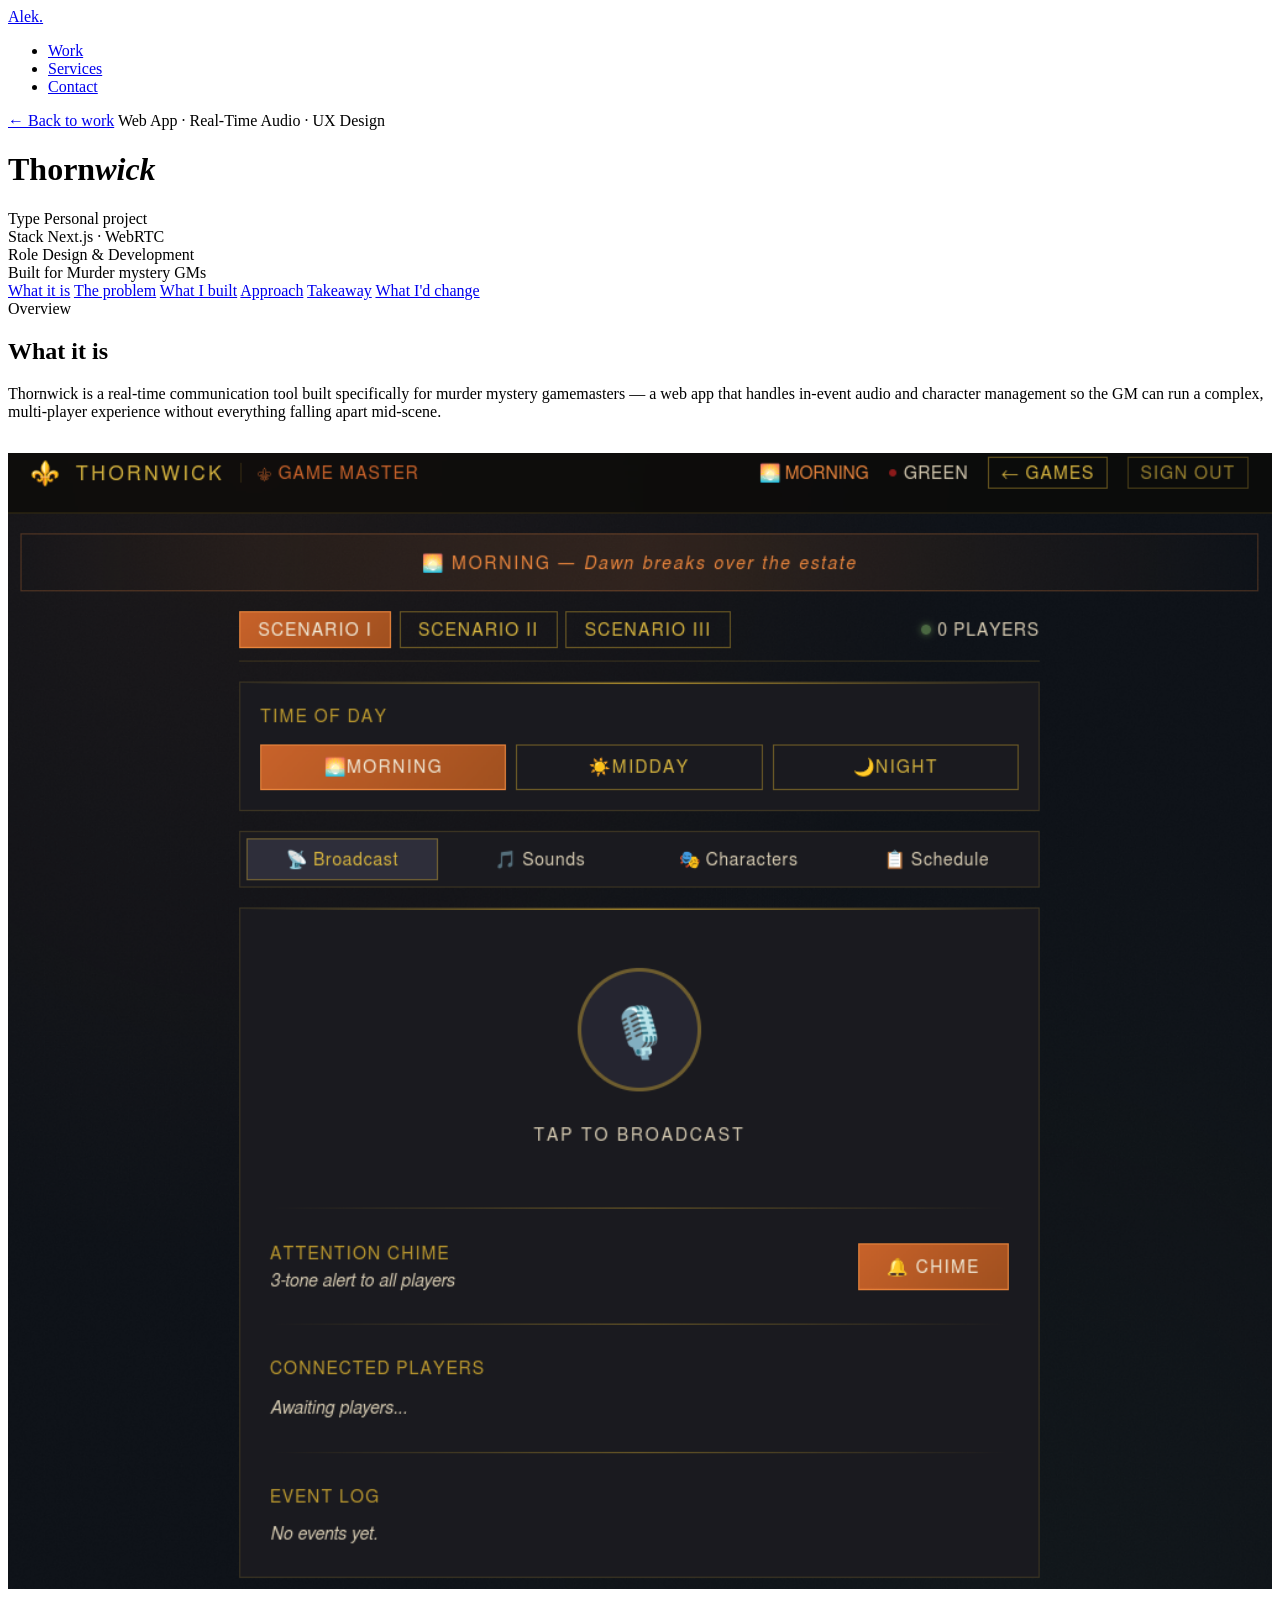
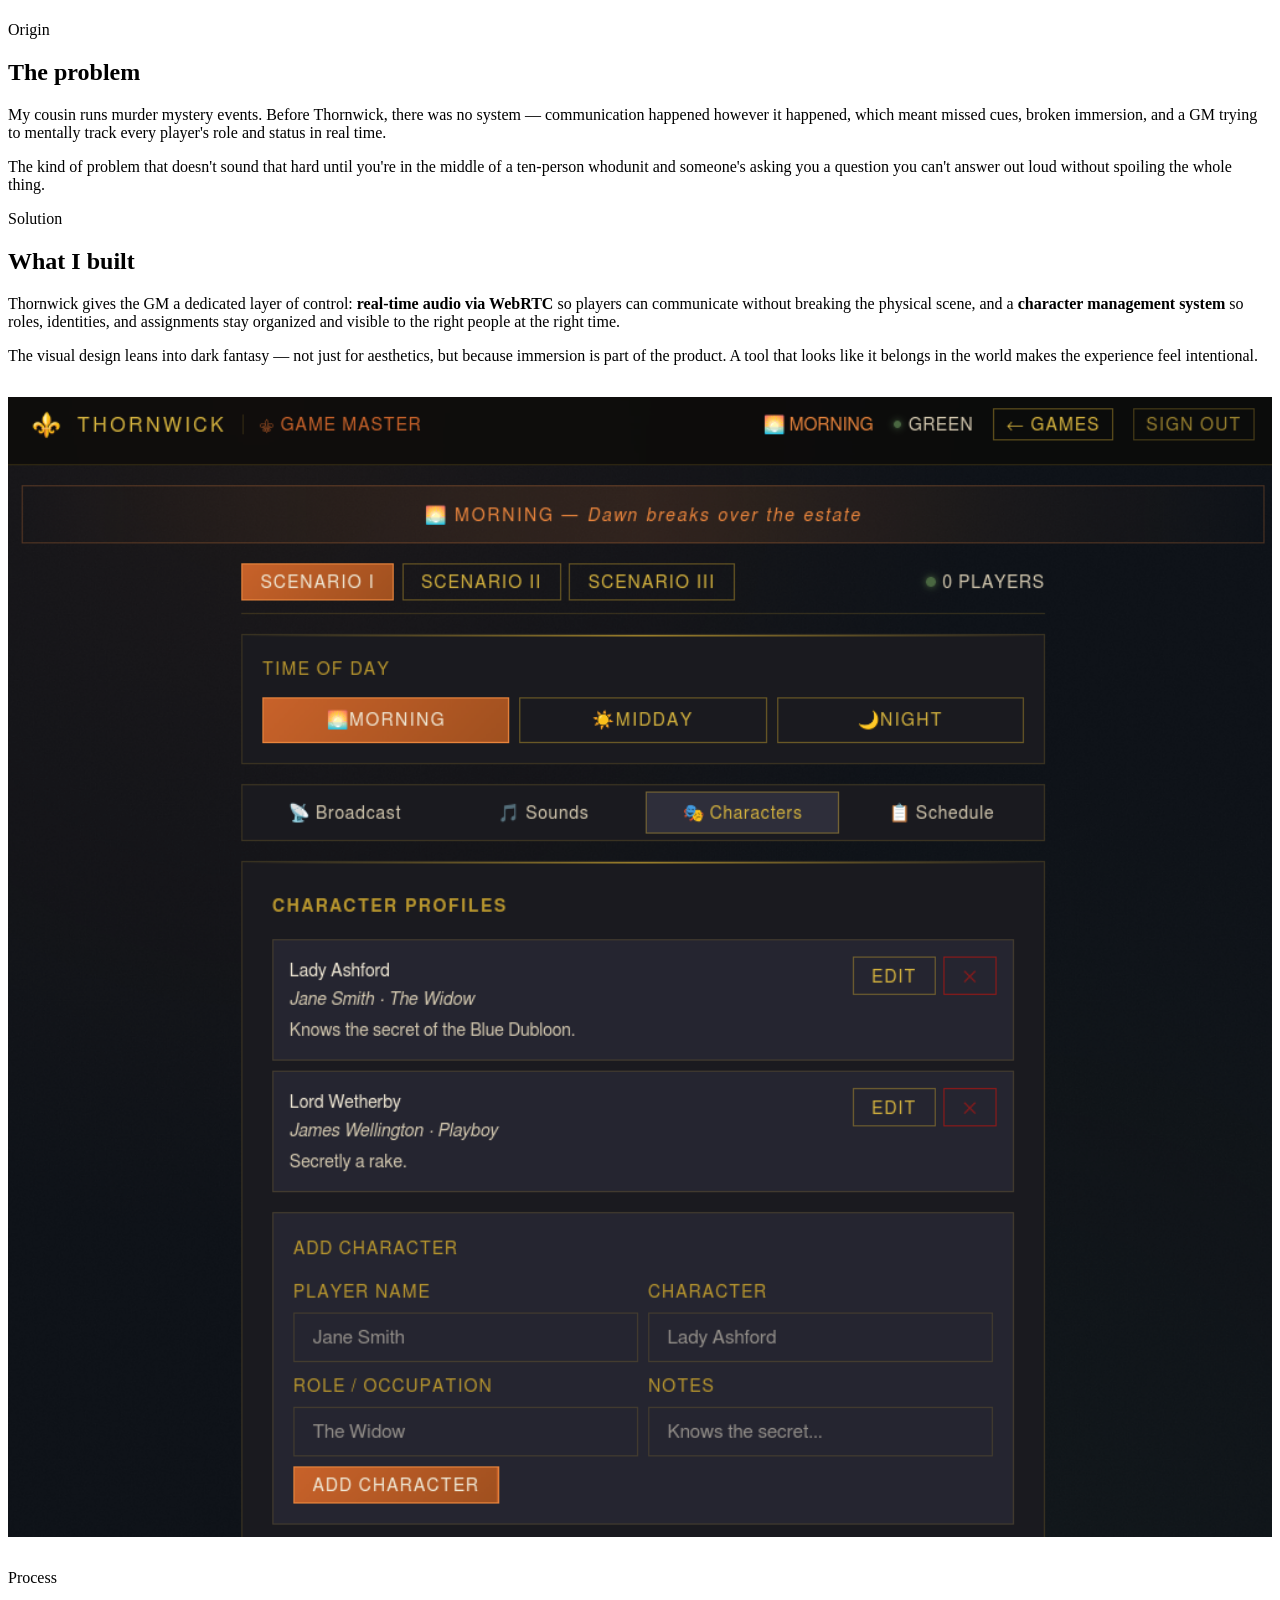
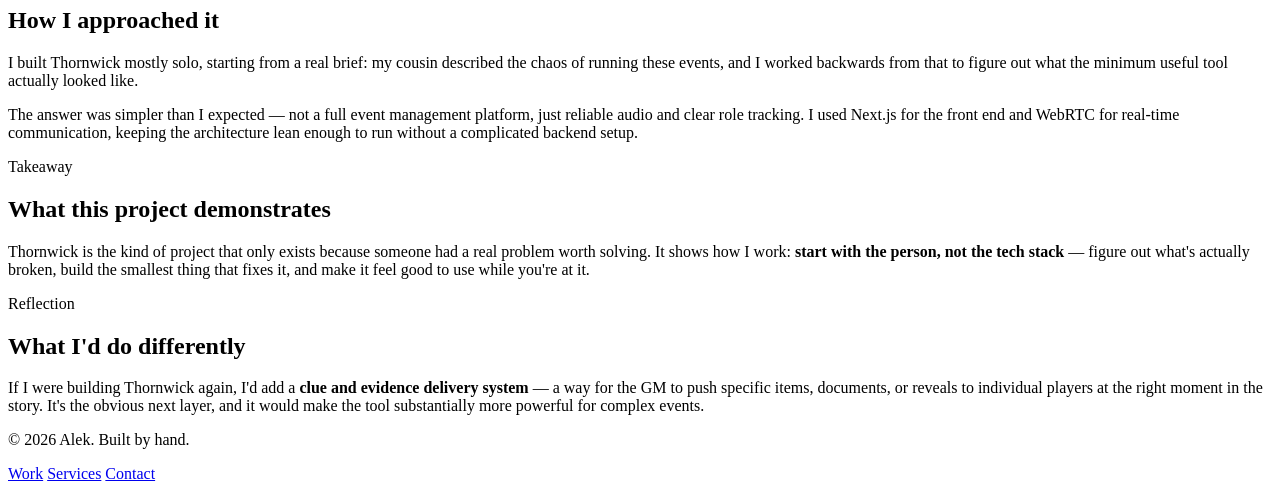
==== thornwick.html @ e69c02df "Initial portfolio launch" ====
<!DOCTYPE html>
<html lang="en">
<head>
  <meta charset="UTF-8">
  <meta name="viewport" content="width=device-width, initial-scale=1.0">
  <title>Thornwick — Alek</title>
  <meta name="description" content="A real-time communication tool built for murder mystery gamemasters.">
  <link rel="stylesheet" href="style.css">
</head>
<body>

  <div class="cursor" id="cursor"></div>
  <div class="cursor-ring" id="cursor-ring"></div>

  <nav id="nav">
    <a href="index.html" class="nav-logo">Alek<span>.</span></a>
    <ul class="nav-links">
      <li><a href="index.html#work">Work</a></li>
      <li><a href="index.html#services">Services</a></li>
      <li><a href="index.html#contact">Contact</a></li>
    </ul>
  </nav>

  <!-- Case Study Hero -->
  <div class="case-hero">
    <div class="case-hero-inner">
      <a href="index.html" class="case-back">← Back to work</a>
      <span class="case-tag">Web App · Real-Time Audio · UX Design</span>
      <h1 class="case-title">Thorn<em>wick</em></h1>
      <div class="case-meta">
        <div class="case-meta-item">
          <span class="case-meta-label">Type</span>
          <span class="case-meta-value">Personal project</span>
        </div>
        <div class="case-meta-item">
          <span class="case-meta-label">Stack</span>
          <span class="case-meta-value">Next.js · WebRTC</span>
        </div>
        <div class="case-meta-item">
          <span class="case-meta-label">Role</span>
          <span class="case-meta-value">Design & Development</span>
        </div>
        <div class="case-meta-item">
          <span class="case-meta-label">Built for</span>
          <span class="case-meta-value">Murder mystery GMs</span>
        </div>
      </div>
    </div>
  </div>

  <!-- Case Study Body -->
  <div class="case-body">
    <nav class="case-nav">
      <a href="#what" class="case-nav-item active">What it is</a>
      <a href="#problem" class="case-nav-item">The problem</a>
      <a href="#built" class="case-nav-item">What I built</a>
      <a href="#approach" class="case-nav-item">Approach</a>
      <a href="#demonstrates" class="case-nav-item">Takeaway</a>
      <a href="#differently" class="case-nav-item">What I'd change</a>
    </nav>

    <div class="case-content">

      <div class="case-section" id="what">
        <span class="case-section-label">Overview</span>
        <h2>What it is</h2>
        <p>Thornwick is a real-time communication tool built specifically for murder mystery gamemasters — a web app that handles in-event audio and character management so the GM can run a complex, multi-player experience without everything falling apart mid-scene.</p>
        <img src="thornwick-1.png" alt="Thornwick GM interface" 
  style="width:100%; border: 1px solid var(--border); display:block; margin: 32px 0;">
      </div>

      <div class="case-section" id="problem">
        <span class="case-section-label">Origin</span>
        <h2>The problem</h2>
        <p>My cousin runs murder mystery events. Before Thornwick, there was no system — communication happened however it happened, which meant missed cues, broken immersion, and a GM trying to mentally track every player's role and status in real time.</p>
        <p>The kind of problem that doesn't sound that hard until you're in the middle of a ten-person whodunit and someone's asking you a question you can't answer out loud without spoiling the whole thing.</p>
      </div>

      <div class="case-section" id="built">
        <span class="case-section-label">Solution</span>
        <h2>What I built</h2>
        <p>Thornwick gives the GM a dedicated layer of control: <strong>real-time audio via WebRTC</strong> so players can communicate without breaking the physical scene, and a <strong>character management system</strong> so roles, identities, and assignments stay organized and visible to the right people at the right time.</p>
        <p>The visual design leans into dark fantasy — not just for aesthetics, but because immersion is part of the product. A tool that looks like it belongs in the world makes the experience feel intentional.</p>
        <img src="thornwick-2.png" alt="Thornwick — Character management view" 
  style="width:100%; border: 1px solid var(--border); display:block; margin: 32px 0;">
      </div>

      <div class="case-section" id="approach">
        <span class="case-section-label">Process</span>
        <h2>How I approached it</h2>
        <p>I built Thornwick mostly solo, starting from a real brief: my cousin described the chaos of running these events, and I worked backwards from that to figure out what the minimum useful tool actually looked like.</p>
        <p>The answer was simpler than I expected — not a full event management platform, just reliable audio and clear role tracking. I used Next.js for the front end and WebRTC for real-time communication, keeping the architecture lean enough to run without a complicated backend setup.</p>
      </div>

      <div class="case-section" id="demonstrates">
        <span class="case-section-label">Takeaway</span>
        <h2>What this project demonstrates</h2>
        <p>Thornwick is the kind of project that only exists because someone had a real problem worth solving. It shows how I work: <strong>start with the person, not the tech stack</strong> — figure out what's actually broken, build the smallest thing that fixes it, and make it feel good to use while you're at it.</p>
      </div>

      <div class="case-section" id="differently">
        <span class="case-section-label">Reflection</span>
        <h2>What I'd do differently</h2>
        <p>If I were building Thornwick again, I'd add a <strong>clue and evidence delivery system</strong> — a way for the GM to push specific items, documents, or reveals to individual players at the right moment in the story. It's the obvious next layer, and it would make the tool substantially more powerful for complex events.</p>
      </div>

    </div>
  </div>

  <!-- Footer -->
  <footer>
    <p class="footer-copy">© 2026 Alek. Built by hand.</p>
    <div class="footer-links">
      <a href="index.html#work">Work</a>
      <a href="index.html#services">Services</a>
      <a href="index.html#contact">Contact</a>
    </div>
  </footer>

  <script>
    const cursor = document.getElementById('cursor');
    const ring = document.getElementById('cursor-ring');
    let mx = 0, my = 0, rx = 0, ry = 0;

    document.addEventListener('mousemove', e => {
      mx = e.clientX; my = e.clientY;
      cursor.style.left = mx + 'px';
      cursor.style.top = my + 'px';
    });

    (function animateRing() {
      rx += (mx - rx) * 0.12;
      ry += (my - ry) * 0.12;
      ring.style.left = rx + 'px';
      ring.style.top = ry + 'px';
      requestAnimationFrame(animateRing);
    })();

    const nav = document.getElementById('nav');
    window.addEventListener('scroll', () => {
      nav.classList.toggle('scrolled', window.scrollY > 60);
    });

    // Active nav item on scroll
    const sections = document.querySelectorAll('.case-section');
    const navItems = document.querySelectorAll('.case-nav-item');

    window.addEventListener('scroll', () => {
      let current = '';
      sections.forEach(s => {
        if (window.scrollY >= s.offsetTop - 160) current = s.id;
      });
      navItems.forEach(item => {
        item.classList.toggle('active', item.getAttribute('href') === '#' + current);
      });
    });
  </script>
</body>
</html>
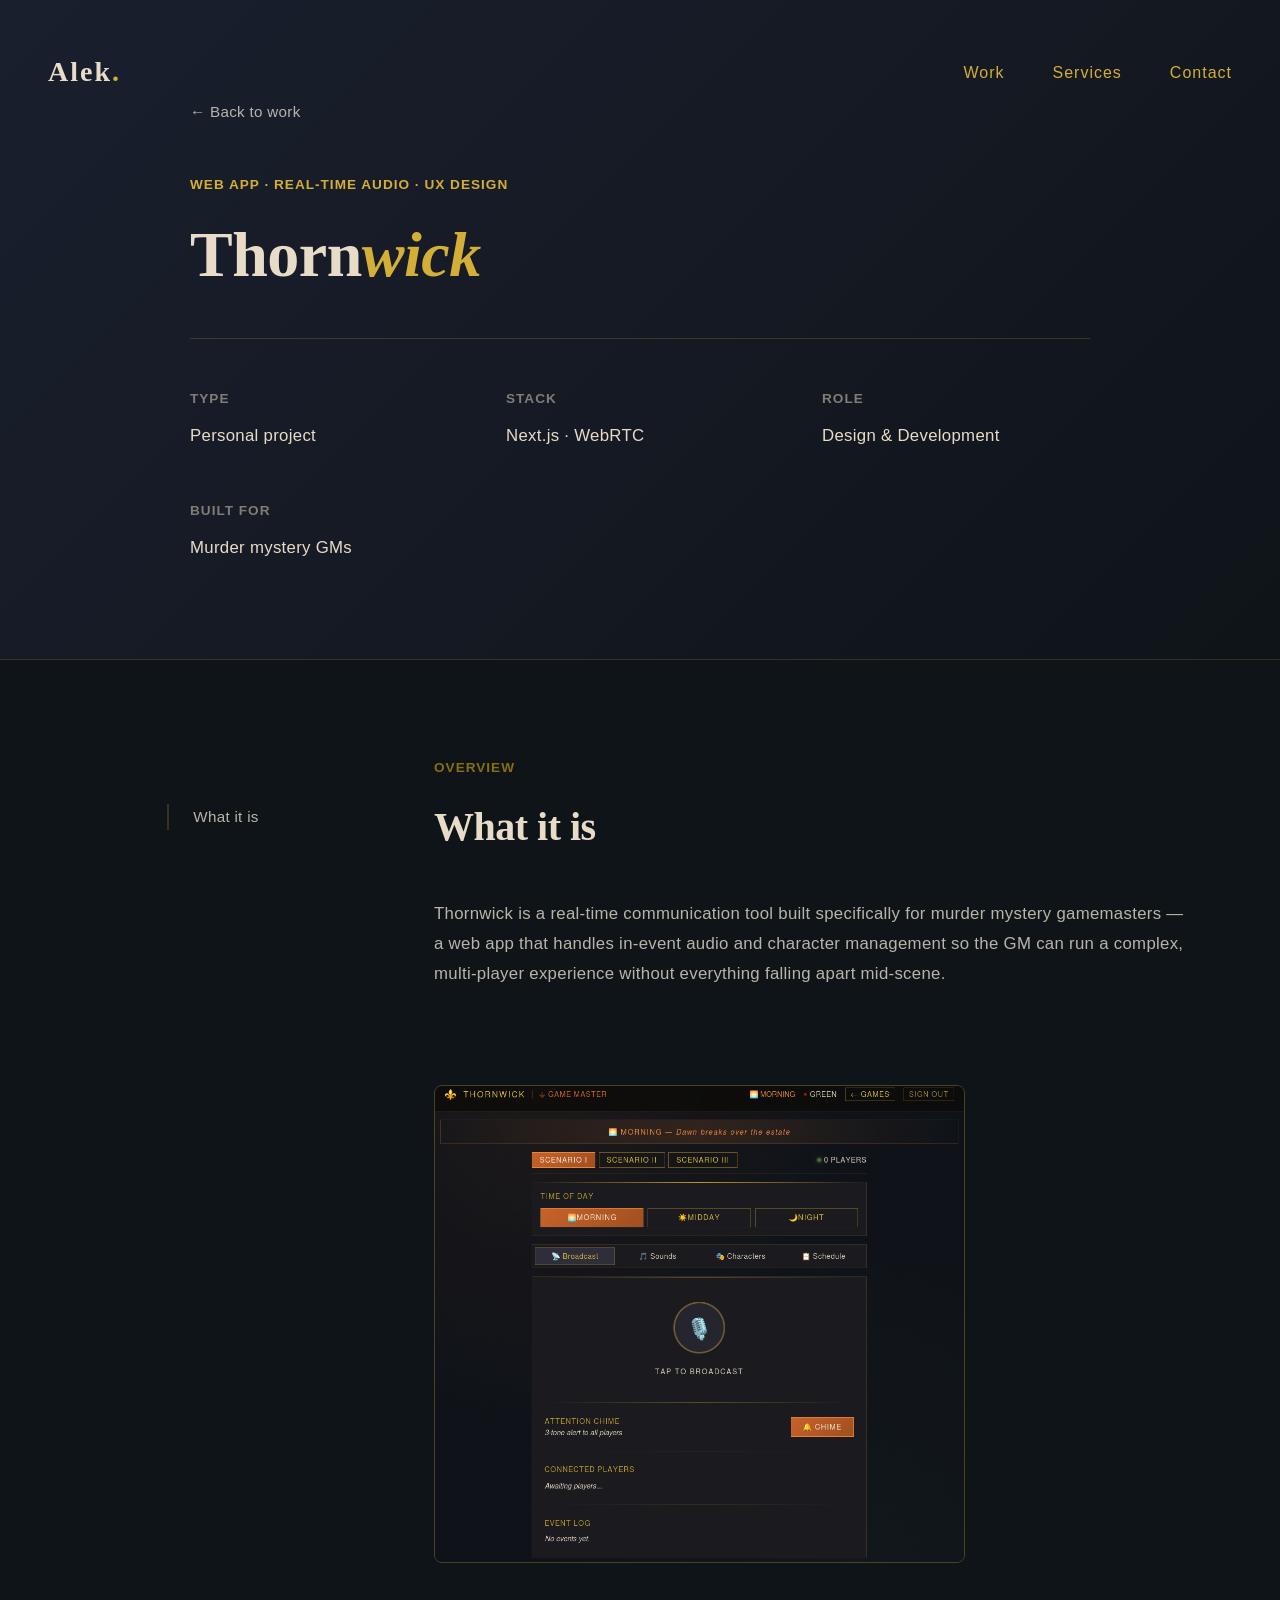
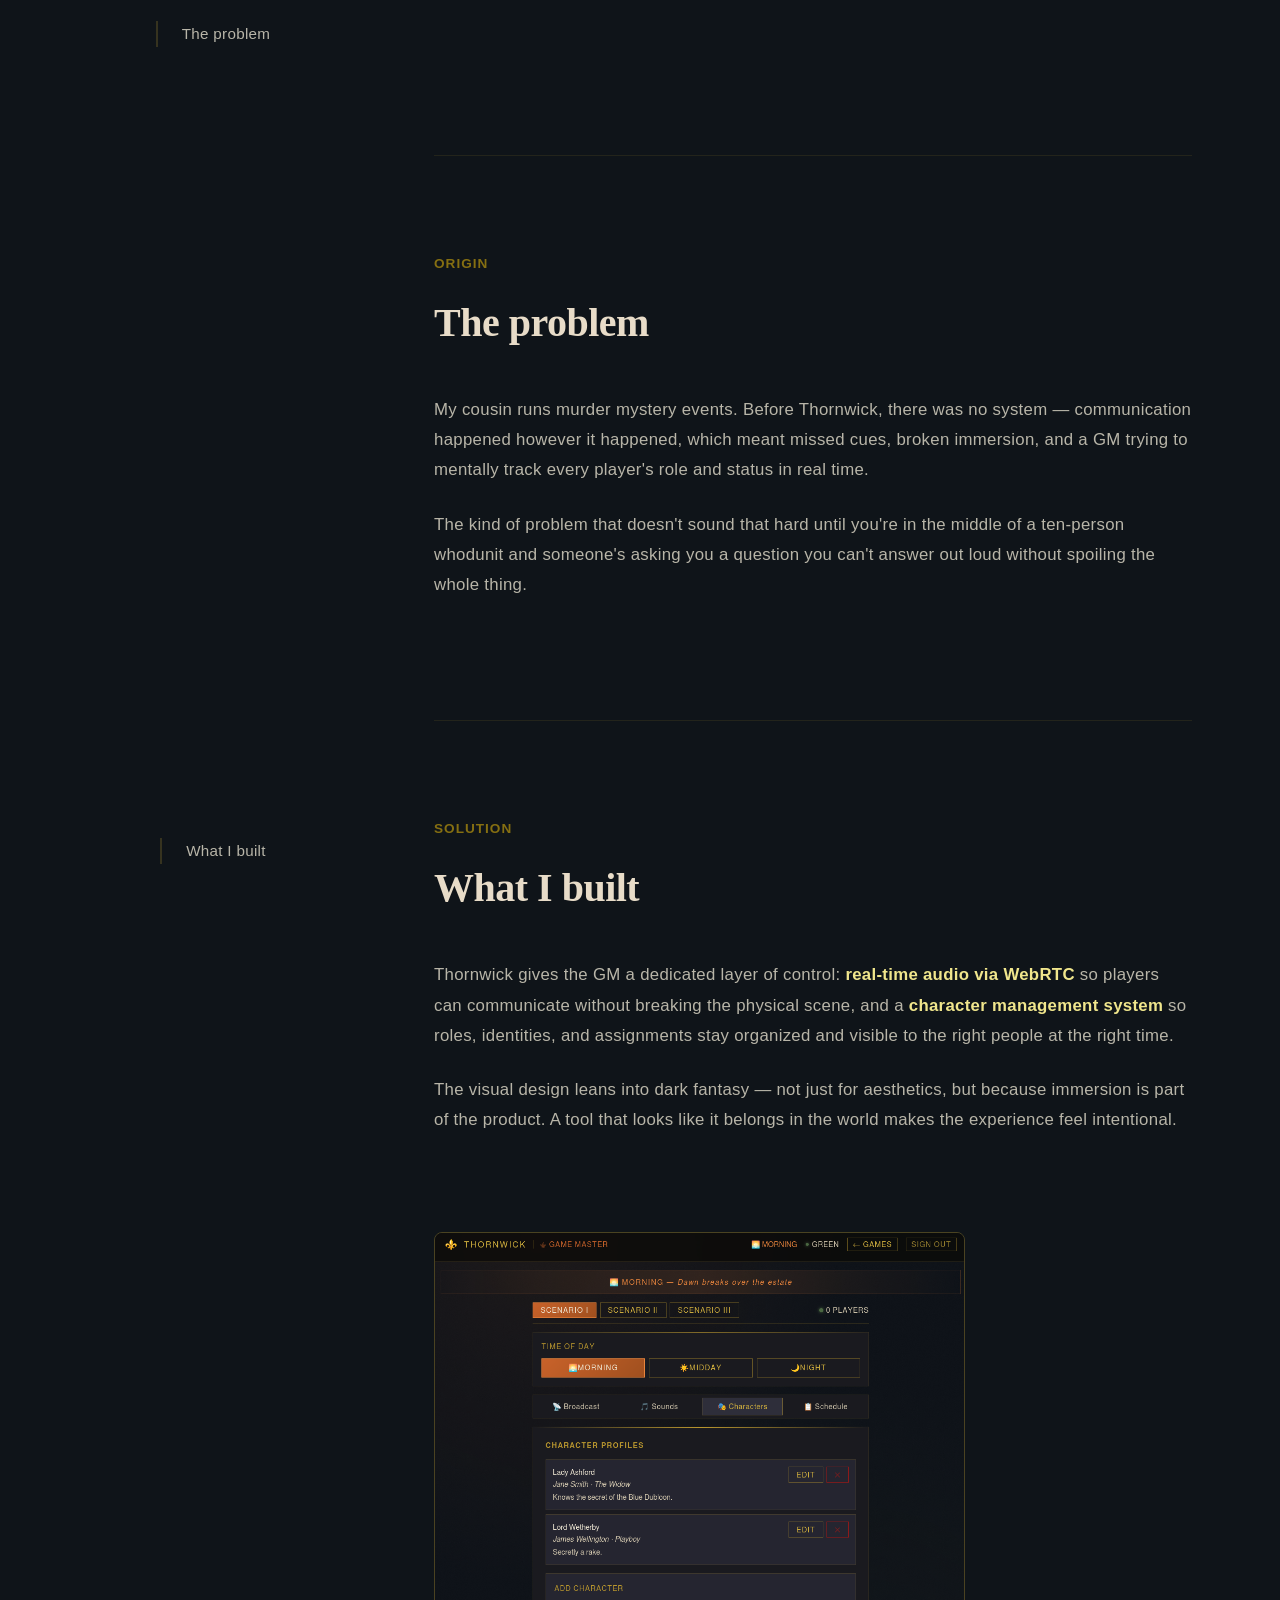
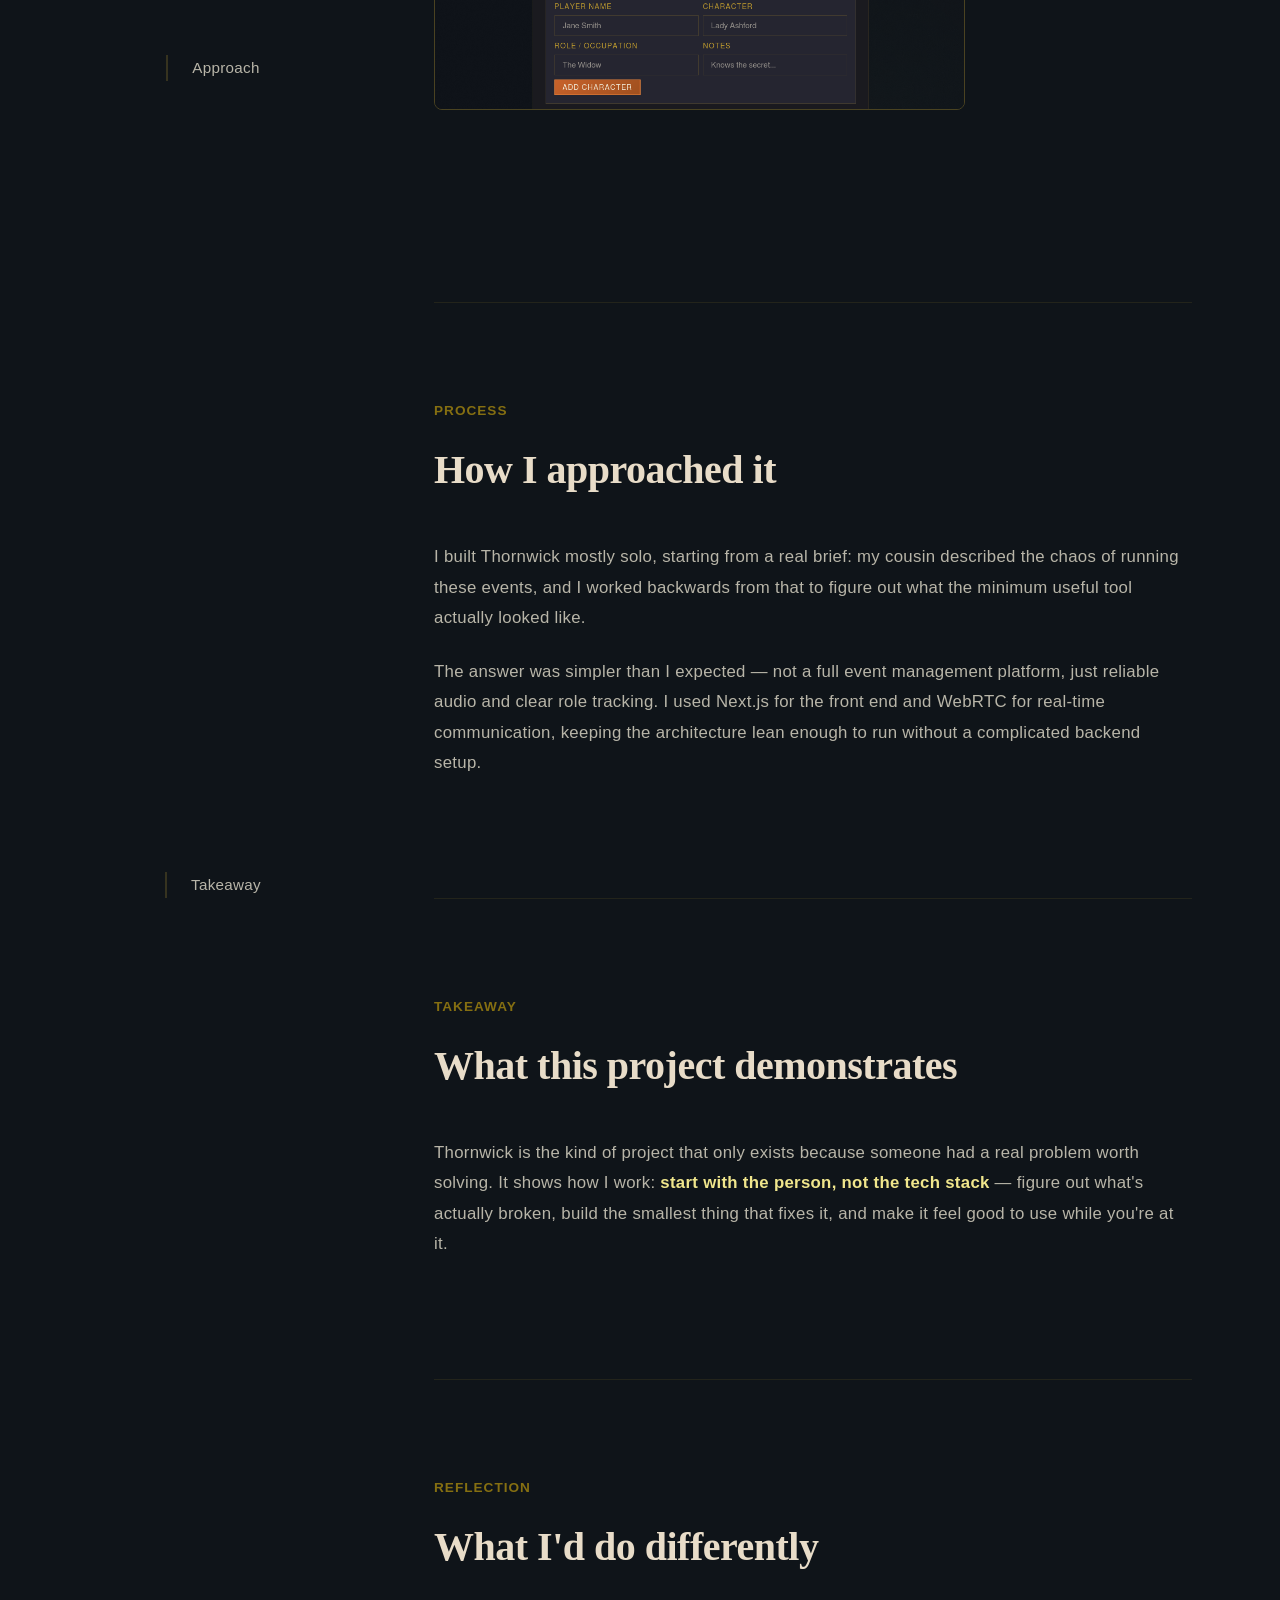
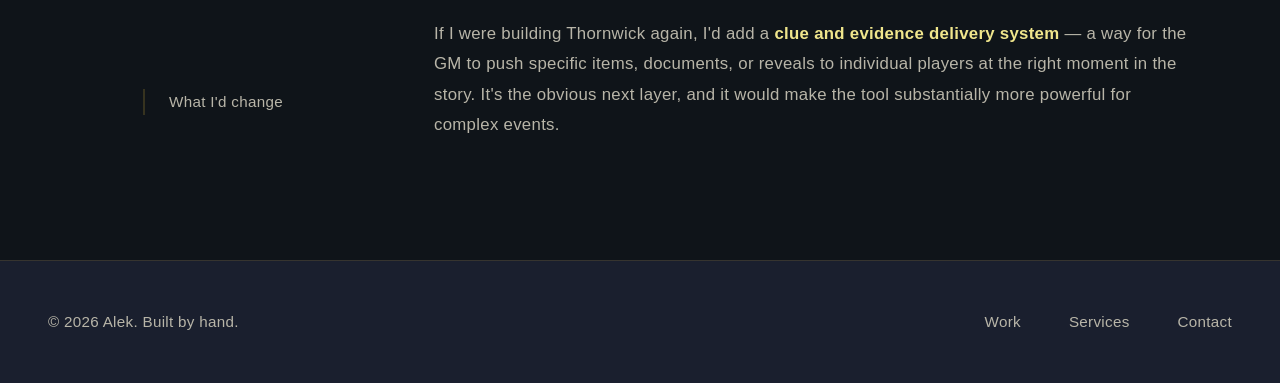
==== commit 22c96793: "updated styling on thornwick.html and timeblock.html" ====
--- a/thornwick.html
+++ b/thornwick.html
@@ -8,9 +8,6 @@
   <link rel="stylesheet" href="style.css">
 </head>
 <body>
-
-  <div class="cursor" id="cursor"></div>
-  <div class="cursor-ring" id="cursor-ring"></div>
 
   <nav id="nav">
     <a href="index.html" class="nav-logo">Alek<span>.</span></a>
@@ -65,8 +62,7 @@
         <span class="case-section-label">Overview</span>
         <h2>What it is</h2>
         <p>Thornwick is a real-time communication tool built specifically for murder mystery gamemasters — a web app that handles in-event audio and character management so the GM can run a complex, multi-player experience without everything falling apart mid-scene.</p>
-        <img src="thornwick-1.png" alt="Thornwick GM interface" 
-  style="width:100%; border: 1px solid var(--border); display:block; margin: 32px 0;">
+        <img src="thornwick-1.png" alt="Thornwick GM interface" class="case-image">
       </div>
 
       <div class="case-section" id="problem">
@@ -81,8 +77,7 @@
         <h2>What I built</h2>
         <p>Thornwick gives the GM a dedicated layer of control: <strong>real-time audio via WebRTC</strong> so players can communicate without breaking the physical scene, and a <strong>character management system</strong> so roles, identities, and assignments stay organized and visible to the right people at the right time.</p>
         <p>The visual design leans into dark fantasy — not just for aesthetics, but because immersion is part of the product. A tool that looks like it belongs in the world makes the experience feel intentional.</p>
-        <img src="thornwick-2.png" alt="Thornwick — Character management view" 
-  style="width:100%; border: 1px solid var(--border); display:block; margin: 32px 0;">
+        <img src="thornwick-2.png" alt="Thornwick — Character management view" class="case-image">
       </div>
 
       <div class="case-section" id="approach">
@@ -118,24 +113,6 @@
   </footer>
 
   <script>
-    const cursor = document.getElementById('cursor');
-    const ring = document.getElementById('cursor-ring');
-    let mx = 0, my = 0, rx = 0, ry = 0;
-
-    document.addEventListener('mousemove', e => {
-      mx = e.clientX; my = e.clientY;
-      cursor.style.left = mx + 'px';
-      cursor.style.top = my + 'px';
-    });
-
-    (function animateRing() {
-      rx += (mx - rx) * 0.12;
-      ry += (my - ry) * 0.12;
-      ring.style.left = rx + 'px';
-      ring.style.top = ry + 'px';
-      requestAnimationFrame(animateRing);
-    })();
-
     const nav = document.getElementById('nav');
     window.addEventListener('scroll', () => {
       nav.classList.toggle('scrolled', window.scrollY > 60);
--- a/style.css
+++ b/style.css
@@ -0,0 +1,943 @@
+/* Dark Academia Theme with Gold Accents */
+
+:root {
+  /* Dark Academia Color Palette */
+  --bg-primary: #0f1419;      /* Deep navy/charcoal */
+  --bg-secondary: #1a1f2e;    /* Slightly lighter for contrast */
+  --bg-tertiary: #252d3d;     /* For cards and sections */
+  --bg-hover: #2f3a4f;        /* Hover states */
+  
+  /* Text Colors */
+  --text-primary: #e8dcc8;    /* Off-white/cream for primary text */
+  --text-secondary: #b8b5a8;  /* Muted for secondary text */
+  --text-dim: #7f7d76;        /* Very muted for metadata */
+  
+  /* Gold/Yellow Accents */
+  --accent-gold: #d4af37;     /* Classic gold */
+  --accent-light: #f0e68c;    /* Light gold/yellow */
+  --accent-dark: #b8960f;     /* Darker gold for depth */
+  
+  /* Typography */
+  --font-base: 18px;
+  --font-serif: 'Georgia', 'Garamond', 'Cambria', serif;
+  --font-sans: 'System UI', -apple-system, 'Segoe UI', sans-serif;
+  
+  /* Spacing */
+  --spacing-xs: 6px;
+  --spacing-sm: 12px;
+  --spacing-md: 24px;
+  --spacing-lg: 48px;
+  --spacing-xl: 96px;
+}
+
+* {
+  margin: 0;
+  padding: 0;
+  box-sizing: border-box;
+}
+
+html {
+  scroll-behavior: smooth;
+}
+
+body {
+  background-color: var(--bg-primary);
+  color: var(--text-primary);
+  font-family: var(--font-sans);
+  font-size: var(--font-base);
+  line-height: 1.7;
+  letter-spacing: 0.3px;
+  overflow-x: hidden;
+}
+
+/* ===== TYPOGRAPHY ===== */
+h1, h2, h3, h4, h5, h6 {
+  font-family: var(--font-serif);
+  font-weight: 700;
+  letter-spacing: -0.5px;
+}
+
+h1 {
+  font-size: 4.5rem;
+  line-height: 1.15;
+  margin-bottom: var(--spacing-md);
+}
+
+h2 {
+  font-size: 3.5rem;
+  line-height: 1.2;
+  margin-bottom: var(--spacing-md);
+}
+
+h3 {
+  font-size: 1.75rem;
+  margin-bottom: var(--spacing-sm);
+}
+
+h4 {
+  font-size: 1.25rem;
+}
+
+p {
+  margin-bottom: var(--spacing-md);
+}
+
+em {
+  color: var(--accent-gold);
+  font-style: italic;
+  font-weight: 600;
+}
+
+strong {
+  color: var(--accent-light);
+  font-weight: 600;
+}
+
+a {
+  color: var(--accent-gold);
+  text-decoration: none;
+  transition: all 0.3s ease;
+  position: relative;
+}
+
+a:hover {
+  color: var(--accent-light);
+  text-shadow: 0 0 20px rgba(212, 175, 55, 0.3);
+}
+
+/* ===== NAVIGATION ===== */
+nav {
+  position: fixed;
+  top: 0;
+  left: 0;
+  right: 0;
+  z-index: 1000;
+  padding: var(--spacing-lg) var(--spacing-lg);
+  display: flex;
+  justify-content: space-between;
+  align-items: center;
+  background: transparent;
+  transition: all 0.4s ease;
+  border-bottom: 1px solid transparent;
+}
+
+nav.scrolled {
+  background: rgba(15, 20, 25, 0.95);
+  backdrop-filter: blur(10px);
+  border-bottom: 1px solid rgba(212, 175, 55, 0.2);
+  padding: var(--spacing-md) var(--spacing-lg);
+}
+
+.nav-logo {
+  font-family: var(--font-serif);
+  font-size: 1.75rem;
+  font-weight: 700;
+  color: var(--text-primary);
+  letter-spacing: 2px;
+  transition: all 0.3s ease;
+}
+
+.nav-logo span {
+  color: var(--accent-gold);
+  display: inline;
+}
+
+.nav-logo:hover {
+  color: var(--accent-gold);
+  text-shadow: 0 0 15px rgba(212, 175, 55, 0.4);
+}
+
+.nav-links {
+  list-style: none;
+  display: flex;
+  gap: var(--spacing-lg);
+  align-items: center;
+}
+
+.nav-links a {
+  font-size: 1rem;
+  letter-spacing: 1px;
+  position: relative;
+  padding-bottom: 4px;
+}
+
+.nav-links a::after {
+  content: '';
+  position: absolute;
+  bottom: 0;
+  left: 0;
+  width: 0;
+  height: 2px;
+  background: var(--accent-gold);
+  transition: width 0.3s ease;
+}
+
+.nav-links a:hover::after {
+  width: 100%;
+}
+
+/* ===== HERO SECTION ===== */
+#hero {
+  position: relative;
+  min-height: 100vh;
+  display: flex;
+  flex-direction: column;
+  justify-content: center;
+  align-items: center;
+  padding: var(--spacing-xl) var(--spacing-lg);
+  text-align: center;
+  background: linear-gradient(135deg, var(--bg-primary) 0%, var(--bg-secondary) 100%);
+  overflow: hidden;
+}
+
+.hero-grid {
+  position: absolute;
+  inset: 0;
+  opacity: 0.1;
+}
+
+.hero-grid-line {
+  position: absolute;
+  background: var(--accent-gold);
+}
+
+.hero-grid-line.v {
+  width: 1px;
+  height: 100%;
+}
+
+.hero-grid-line.h {
+  width: 100%;
+  height: 1px;
+}
+
+.hero-inner {
+  position: relative;
+  z-index: 2;
+  max-width: 900px;
+}
+
+.hero-eyebrow {
+  font-size: 0.95rem;
+  color: var(--text-secondary);
+  letter-spacing: 2px;
+  text-transform: uppercase;
+  margin-bottom: var(--spacing-md);
+  display: block;
+}
+
+.hero-name {
+  font-size: 5.5rem;
+  line-height: 1.1;
+  margin-bottom: var(--spacing-lg);
+  text-shadow: 0 20px 60px rgba(0, 0, 0, 0.7);
+}
+
+.hero-tagline {
+  font-size: 1.25rem;
+  color: var(--text-secondary);
+  max-width: 700px;
+  margin: 0 auto var(--spacing-lg);
+  line-height: 1.8;
+}
+
+.hero-cta {
+  display: inline-block;
+  padding: var(--spacing-md) var(--spacing-lg);
+  background: var(--accent-gold);
+  color: var(--bg-primary);
+  font-weight: 700;
+  border: 2px solid var(--accent-gold);
+  transition: all 0.3s ease;
+  letter-spacing: 1px;
+  font-size: 1.05rem;
+  text-shadow: none;
+  box-shadow: 0 8px 24px rgba(212, 175, 55, 0.3);
+}
+
+.hero-cta:hover {
+  background: transparent;
+  color: var(--accent-light);
+  box-shadow: 0 8px 32px rgba(212, 175, 55, 0.5);
+  transform: translateY(-2px);
+}
+
+.hero-scroll {
+  position: absolute;
+  bottom: var(--spacing-lg);
+  left: 50%;
+  transform: translateX(-50%);
+  color: var(--text-secondary);
+  font-size: 0.95rem;
+  letter-spacing: 1px;
+  animation: bounce 2s infinite;
+}
+
+@keyframes bounce {
+  0%, 100% { transform: translateX(-50%) translateY(0); }
+  50% { transform: translateX(-50%) translateY(-10px); }
+}
+
+/* ===== SECTIONS ===== */
+section {
+  padding: var(--spacing-xl) var(--spacing-lg);
+  max-width: 1400px;
+  margin: 0 auto;
+  width: 100%;
+}
+
+.section-header {
+  display: flex;
+  gap: var(--spacing-lg);
+  align-items: baseline;
+  margin-bottom: var(--spacing-xl);
+}
+
+.section-number {
+  font-size: 3rem;
+  font-family: var(--font-serif);
+  color: var(--accent-dark);
+  font-weight: 700;
+  opacity: 0.6;
+  min-width: 100px;
+}
+
+.section-title {
+  font-size: 3.5rem;
+  font-family: var(--font-serif);
+  color: var(--text-primary);
+}
+
+/* ===== WORK SECTION ===== */
+#work {
+  background: linear-gradient(180deg, var(--bg-secondary) 0%, var(--bg-primary) 100%);
+}
+
+.work-grid {
+  display: grid;
+  grid-template-columns: repeat(auto-fit, minmax(500px, 1fr));
+  gap: var(--spacing-lg);
+}
+
+.work-card {
+  display: flex;
+  flex-direction: column;
+  padding: var(--spacing-lg);
+  background: var(--bg-tertiary);
+  border: 1px solid rgba(212, 175, 55, 0.2);
+  border-radius: 8px;
+  transition: all 0.4s ease;
+  cursor: pointer;
+  position: relative;
+  overflow: hidden;
+}
+
+.work-card::before {
+  content: '';
+  position: absolute;
+  top: 0;
+  left: -100%;
+  width: 100%;
+  height: 100%;
+  background: linear-gradient(90deg, transparent, rgba(212, 175, 55, 0.1), transparent);
+  transition: left 0.5s ease;
+}
+
+.work-card:hover::before {
+  left: 100%;
+}
+
+.work-card:hover {
+  border-color: var(--accent-gold);
+  box-shadow: 0 20px 60px rgba(212, 175, 55, 0.15);
+  transform: translateY(-8px);
+  background: var(--bg-hover);
+}
+
+.work-card-tag {
+  font-size: 0.85rem;
+  color: var(--accent-gold);
+  letter-spacing: 1px;
+  text-transform: uppercase;
+  margin-bottom: var(--spacing-md);
+  display: block;
+  font-weight: 600;
+}
+
+.work-card-title {
+  font-size: 2rem;
+  font-family: var(--font-serif);
+  margin-bottom: var(--spacing-md);
+}
+
+.work-card-desc {
+  flex-grow: 1;
+  color: var(--text-secondary);
+  line-height: 1.8;
+  margin-bottom: var(--spacing-md);
+}
+
+.work-card-footer {
+  display: flex;
+  justify-content: space-between;
+  align-items: flex-end;
+  padding-top: var(--spacing-md);
+  border-top: 1px solid rgba(212, 175, 55, 0.15);
+}
+
+.work-card-stack {
+  display: flex;
+  flex-wrap: wrap;
+  gap: var(--spacing-sm);
+}
+
+.stack-tag {
+  font-size: 0.8rem;
+  padding: var(--spacing-xs) var(--spacing-sm);
+  background: rgba(212, 175, 55, 0.1);
+  color: var(--accent-light);
+  border-radius: 4px;
+  border: 1px solid rgba(212, 175, 55, 0.3);
+}
+
+.work-card-arrow {
+  font-size: 1.5rem;
+  color: var(--accent-gold);
+}
+
+/* ===== SERVICES SECTION ===== */
+#services {
+  background: var(--bg-primary);
+  border-top: 1px solid rgba(212, 175, 55, 0.15);
+}
+
+.services-grid {
+  display: grid;
+  grid-template-columns: repeat(auto-fit, minmax(400px, 1fr));
+  gap: var(--spacing-xl);
+}
+
+.service-group {
+  background: var(--bg-secondary);
+  padding: var(--spacing-lg);
+  border-left: 3px solid var(--accent-gold);
+  border-radius: 4px;
+}
+
+.service-group-label {
+  font-size: 1.1rem;
+  font-weight: 700;
+  color: var(--accent-gold);
+  margin-bottom: var(--spacing-lg);
+  letter-spacing: 1px;
+  display: block;
+}
+
+.service-item {
+  margin-bottom: var(--spacing-lg);
+  padding-bottom: var(--spacing-lg);
+  border-bottom: 1px solid rgba(212, 175, 55, 0.1);
+}
+
+.service-item-header {
+  display: flex;
+  justify-content: space-between;
+  align-items: baseline;
+  margin-bottom: var(--spacing-sm);
+}
+
+.service-item-name {
+  font-size: 1.15rem;
+  font-weight: 700;
+  color: var(--text-primary);
+}
+
+.service-item-price {
+  font-size: 1rem;
+  color: var(--accent-light);
+  font-weight: 600;
+}
+
+.service-item-desc {
+  color: var(--text-secondary);
+  line-height: 1.7;
+}
+
+/* ===== CONTACT SECTION ===== */
+#contact {
+  background: linear-gradient(180deg, var(--bg-primary) 0%, var(--bg-secondary) 100%);
+  border-top: 1px solid rgba(212, 175, 55, 0.15);
+}
+
+.contact-grid {
+  display: grid;
+  grid-template-columns: 1fr 1fr;
+  gap: var(--spacing-xl);
+  align-items: start;
+}
+
+.contact-intro {
+  font-size: 1.25rem;
+  color: var(--text-secondary);
+  line-height: 1.8;
+  margin-bottom: var(--spacing-lg);
+}
+
+.contact-link {
+  display: inline-block;
+  padding: var(--spacing-md) var(--spacing-lg);
+  background: var(--accent-gold);
+  color: var(--bg-primary);
+  font-weight: 700;
+  border-radius: 4px;
+  transition: all 0.3s ease;
+}
+
+.contact-link:hover {
+  background: var(--accent-light);
+  transform: translateX(4px);
+  box-shadow: 0 8px 24px rgba(212, 175, 55, 0.3);
+}
+
+.contact-form {
+  display: flex;
+  flex-direction: column;
+  gap: var(--spacing-lg);
+}
+
+.form-group {
+  display: flex;
+  flex-direction: column;
+}
+
+.form-label {
+  font-size: 0.95rem;
+  font-weight: 600;
+  color: var(--text-primary);
+  margin-bottom: var(--spacing-sm);
+  letter-spacing: 0.5px;
+}
+
+.form-input,
+.form-textarea {
+  background: var(--bg-tertiary);
+  border: 1px solid rgba(212, 175, 55, 0.2);
+  color: var(--text-primary);
+  padding: var(--spacing-md);
+  font-family: var(--font-sans);
+  font-size: 1rem;
+  border-radius: 4px;
+  transition: all 0.3s ease;
+  letter-spacing: 0.3px;
+}
+
+.form-input:focus,
+.form-textarea:focus {
+  outline: none;
+  border-color: var(--accent-gold);
+  box-shadow: 0 0 20px rgba(212, 175, 55, 0.2), inset 0 0 10px rgba(212, 175, 55, 0.05);
+  background: var(--bg-hover);
+}
+
+.form-textarea {
+  resize: vertical;
+  min-height: 150px;
+}
+
+.form-input::placeholder,
+.form-textarea::placeholder {
+  color: var(--text-dim);
+}
+
+.form-submit {
+  background: var(--accent-gold);
+  color: var(--bg-primary);
+  border: 2px solid var(--accent-gold);
+  padding: var(--spacing-md) var(--spacing-lg);
+  font-size: 1rem;
+  font-weight: 700;
+  border-radius: 4px;
+  cursor: pointer;
+  transition: all 0.3s ease;
+  letter-spacing: 1px;
+  font-family: var(--font-sans);
+  align-self: flex-start;
+}
+
+.form-submit:hover {
+  background: transparent;
+  color: var(--accent-light);
+  box-shadow: 0 8px 24px rgba(212, 175, 55, 0.3);
+  transform: translateY(-2px);
+}
+
+.form-submit:active {
+  transform: translateY(0);
+}
+
+/* ===== FOOTER ===== */
+footer {
+  background: var(--bg-secondary);
+  border-top: 1px solid rgba(212, 175, 55, 0.15);
+  padding: var(--spacing-lg);
+  display: flex;
+  justify-content: space-between;
+  align-items: center;
+  flex-wrap: wrap;
+  gap: var(--spacing-lg);
+}
+
+.footer-copy {
+  color: var(--text-secondary);
+  font-size: 0.95rem;
+  margin: 0;
+}
+
+.footer-links {
+  display: flex;
+  gap: var(--spacing-lg);
+  align-items: center;
+}
+
+.footer-links a {
+  font-size: 0.95rem;
+  color: var(--text-secondary);
+  transition: all 0.3s ease;
+}
+
+.footer-links a:hover {
+  color: var(--accent-gold);
+}
+
+/* ===== ANIMATIONS ===== */
+.reveal {
+  animation: fadeInUp 0.8s ease-out forwards;
+  opacity: 0;
+}
+
+@keyframes fadeInUp {
+  from {
+    opacity: 0;
+    transform: translateY(30px);
+  }
+  to {
+    opacity: 1;
+    transform: translateY(0);
+  }
+}
+
+/* ===== CASE STUDY PAGES ===== */
+.case-hero {
+  min-height: 60vh;
+  display: flex;
+  align-items: center;
+  justify-content: center;
+  padding: var(--spacing-xl) var(--spacing-lg);
+  background: linear-gradient(135deg, var(--bg-secondary) 0%, var(--bg-primary) 100%);
+  border-bottom: 1px solid rgba(212, 175, 55, 0.15);
+}
+
+.case-hero-inner {
+  max-width: 900px;
+  width: 100%;
+}
+
+.case-back {
+  display: inline-block;
+  margin-bottom: var(--spacing-lg);
+  font-size: 0.95rem;
+  color: var(--text-secondary);
+  transition: all 0.3s ease;
+}
+
+.case-back:hover {
+  color: var(--accent-gold);
+  transform: translateX(-4px);
+}
+
+.case-tag {
+  display: block;
+  font-size: 0.85rem;
+  color: var(--accent-gold);
+  letter-spacing: 1px;
+  text-transform: uppercase;
+  margin-bottom: var(--spacing-md);
+  font-weight: 600;
+}
+
+.case-title {
+  font-size: 4rem;
+  font-family: var(--font-serif);
+  margin-bottom: var(--spacing-lg);
+  line-height: 1.1;
+}
+
+.case-meta {
+  display: grid;
+  grid-template-columns: repeat(auto-fit, minmax(200px, 1fr));
+  gap: var(--spacing-lg);
+  border-top: 1px solid rgba(212, 175, 55, 0.2);
+  padding-top: var(--spacing-lg);
+}
+
+.case-meta-item {
+  display: flex;
+  flex-direction: column;
+}
+
+.case-meta-label {
+  font-size: 0.85rem;
+  color: var(--text-dim);
+  letter-spacing: 1px;
+  text-transform: uppercase;
+  margin-bottom: var(--spacing-sm);
+  font-weight: 600;
+}
+
+.case-meta-value {
+  font-size: 1.05rem;
+  color: var(--text-primary);
+  font-weight: 500;
+}
+
+.case-body {
+  display: grid;
+  grid-template-columns: 250px 1fr;
+  gap: var(--spacing-xl);
+  max-width: 1200px;
+  margin: 0 auto;
+  padding: var(--spacing-xl) var(--spacing-lg);
+}
+
+.case-nav {
+  display: flex;
+  flex-direction: column;
+  gap: var(--spacing-md);
+  position: sticky;
+  top: 120px;
+}
+
+.case-nav-item {
+  font-size: 0.95rem;
+  color: var(--text-secondary);
+  padding-left: var(--spacing-md);
+  border-left: 2px solid rgba(212, 175, 55, 0.2);
+  transition: all 0.3s ease;
+  position: relative;
+}
+
+.case-nav-item:hover {
+  color: var(--accent-gold);
+  border-left-color: var(--accent-gold);
+  padding-left: var(--spacing-lg);
+}
+
+.case-nav-item.active {
+  color: var(--accent-gold);
+  border-left-color: var(--accent-gold);
+  padding-left: var(--spacing-lg);
+  font-weight: 600;
+}
+
+.case-content {
+  display: flex;
+  flex-direction: column;
+}
+
+.case-section {
+  margin-bottom: var(--spacing-xl);
+  padding-bottom: var(--spacing-xl);
+  border-bottom: 1px solid rgba(212, 175, 55, 0.1);
+}
+
+.case-section:last-child {
+  border-bottom: none;
+  margin-bottom: 0;
+  padding-bottom: 0;
+}
+
+.case-section-label {
+  display: block;
+  font-size: 0.85rem;
+  color: var(--accent-dark);
+  letter-spacing: 1px;
+  text-transform: uppercase;
+  margin-bottom: var(--spacing-md);
+  font-weight: 600;
+  opacity: 0.7;
+}
+
+.case-section h2 {
+  font-size: 2.5rem;
+  margin-bottom: var(--spacing-lg);
+}
+
+.case-section p {
+  color: var(--text-secondary);
+  line-height: 1.8;
+  margin-bottom: var(--spacing-md);
+  font-size: 1.05rem;
+}
+
+.case-image {
+  width: 70%;
+  max-width: 800px;
+  margin: var(--spacing-xl) 0;
+  border: 1px solid rgba(212, 175, 55, 0.3);
+  border-radius: 8px;
+  display: block;
+  transition: all 0.4s ease;
+}
+
+.case-image:hover {
+  border-color: var(--accent-gold);
+  box-shadow: 0 20px 60px rgba(212, 175, 55, 0.15);
+  transform: translateY(-4px);
+}
+
+footer {
+  background: var(--bg-secondary);
+  border-top: 1px solid rgba(212, 175, 55, 0.15);
+}
+
+/* ===== RESPONSIVE DESIGN ===== */
+@media (max-width: 768px) {
+  :root {
+    --font-base: 16px;
+    --spacing-lg: 32px;
+    --spacing-xl: 64px;
+  }
+
+  h1 {
+    font-size: 3rem;
+  }
+
+  h2 {
+    font-size: 2.5rem;
+  }
+
+  .hero-name {
+    font-size: 3.5rem;
+  }
+
+  .section-header {
+    flex-direction: column;
+    align-items: flex-start;
+    gap: var(--spacing-md);
+  }
+
+  .section-number {
+    font-size: 2rem;
+  }
+
+  .work-grid {
+    grid-template-columns: 1fr;
+  }
+
+  .services-grid {
+    grid-template-columns: 1fr;
+  }
+
+  .contact-grid {
+    grid-template-columns: 1fr;
+  }
+
+  nav {
+    padding: var(--spacing-md);
+    flex-direction: column;
+    gap: var(--spacing-md);
+  }
+
+  nav.scrolled {
+    padding: var(--spacing-sm);
+  }
+
+  .nav-links {
+    gap: var(--spacing-md);
+  }
+
+  footer {
+    flex-direction: column;
+    text-align: center;
+  }
+
+  .case-body {
+    grid-template-columns: 1fr;
+  }
+
+  .case-nav {
+    position: static;
+    flex-direction: row;
+    overflow-x: auto;
+    gap: var(--spacing-sm);
+    margin-bottom: var(--spacing-lg);
+  }
+
+  .case-nav-item {
+    white-space: nowrap;
+    flex-shrink: 0;
+  }
+
+  .case-title {
+    font-size: 2.5rem;
+  }
+
+  .case-image {
+    width: 100%;
+  }
+
+  .case-section h2 {
+    font-size: 2rem;
+  }
+}
+
+@media (max-width: 480px) {
+  :root {
+    --font-base: 16px;
+    --spacing-lg: 24px;
+    --spacing-xl: 48px;
+  }
+
+  h1 {
+    font-size: 2.5rem;
+  }
+
+  h2 {
+    font-size: 2rem;
+  }
+
+  .hero-name {
+    font-size: 2.5rem;
+  }
+
+  .hero-tagline {
+    font-size: 1rem;
+  }
+
+  section {
+    padding: var(--spacing-lg) var(--spacing-md);
+  }
+
+  .nav-links {
+    flex-direction: column;
+    gap: var(--spacing-sm);
+  }
+
+  .case-title {
+    font-size: 2rem;
+  }
+
+  .case-hero {
+    padding: var(--spacing-lg) var(--spacing-md);
+    min-height: auto;
+  }
+
+  .case-section h2 {
+    font-size: 1.5rem;
+  }
+
+  .case-image {
+    width: 100%;
+    margin: var(--spacing-lg) 0;
+  }
+}
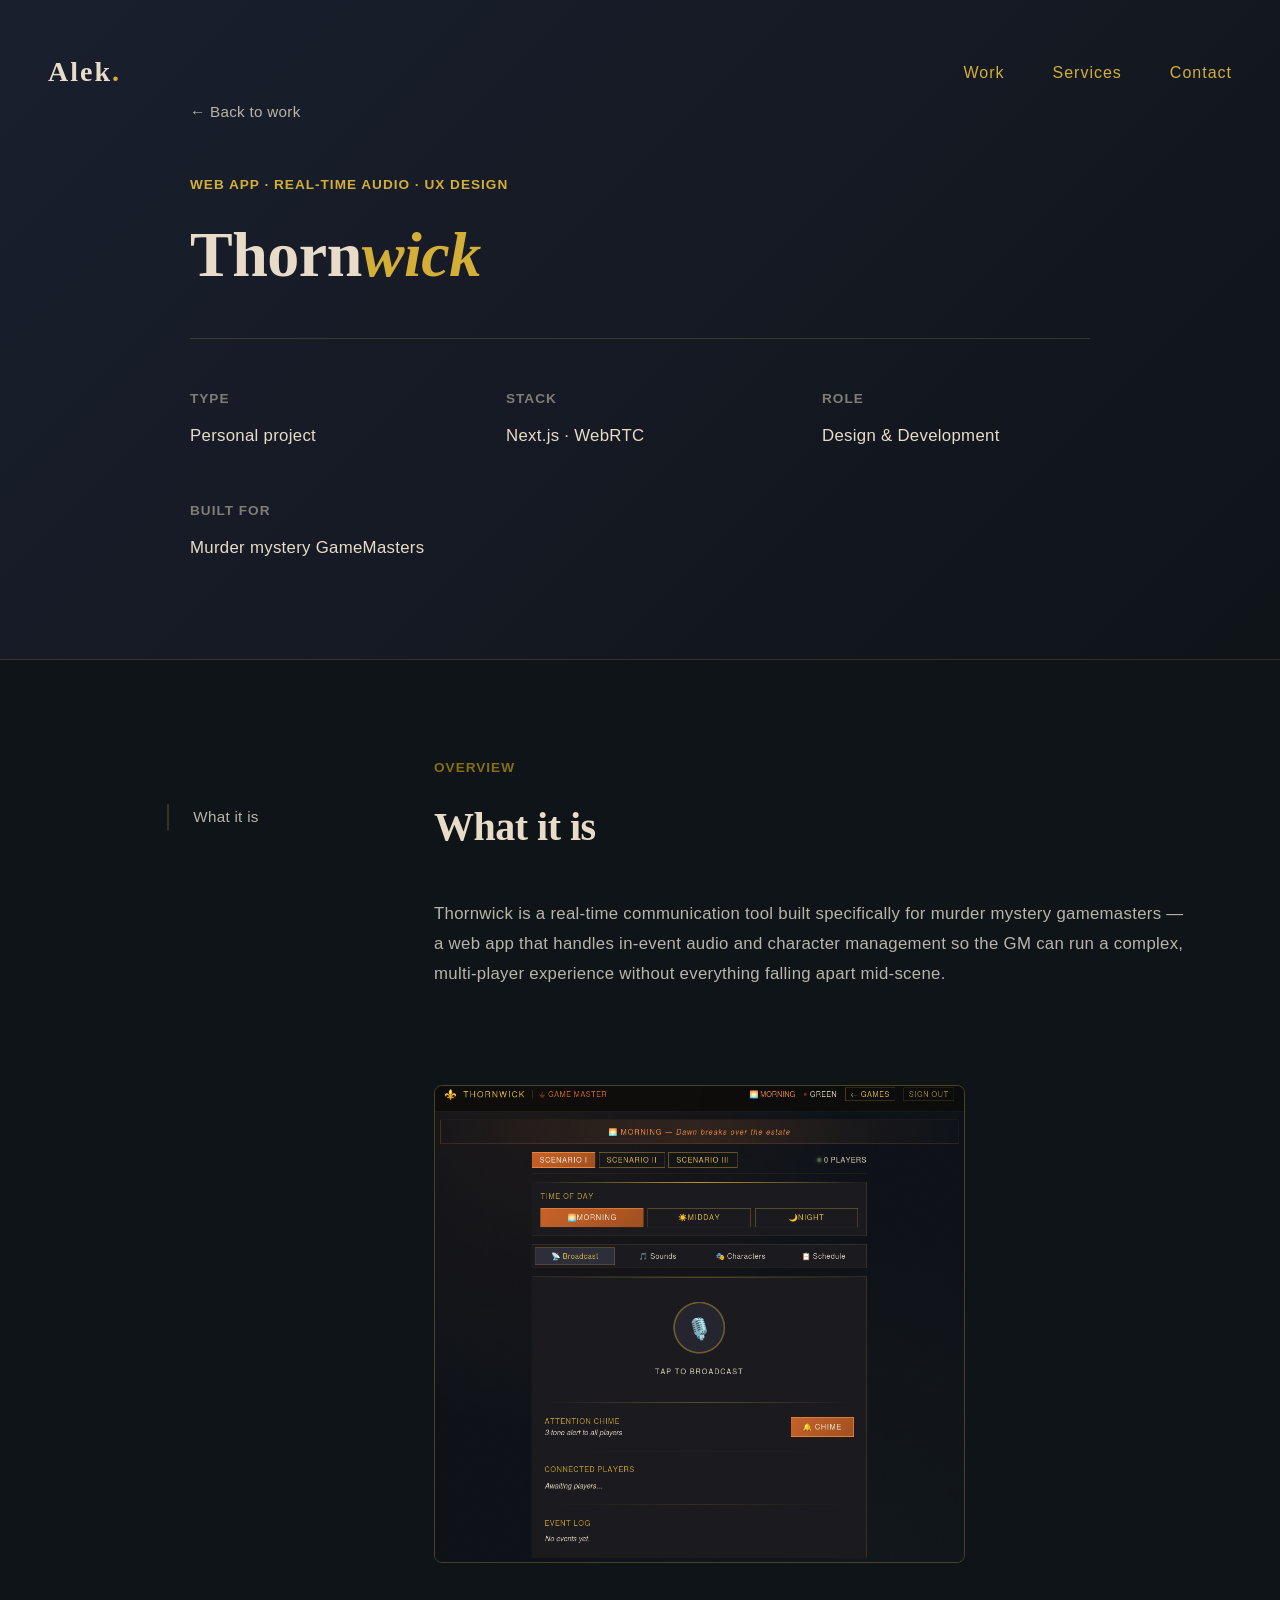
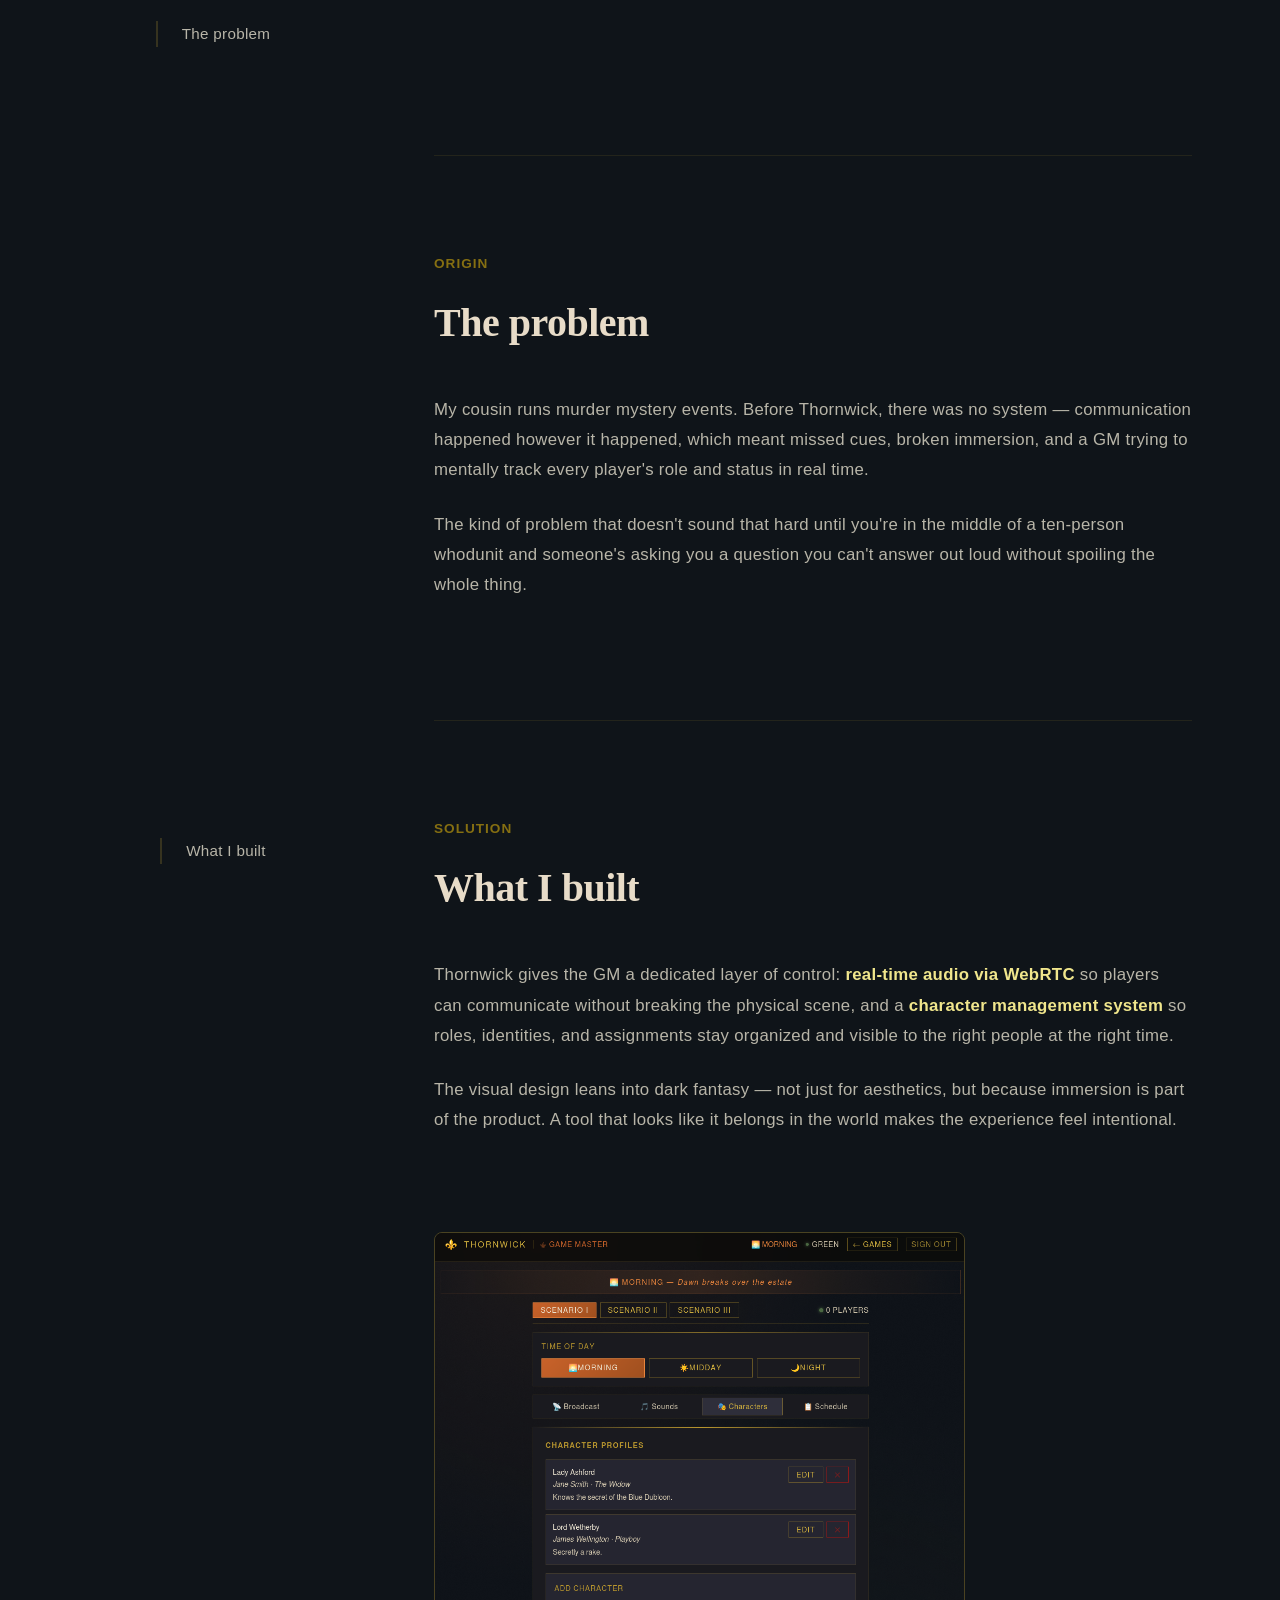
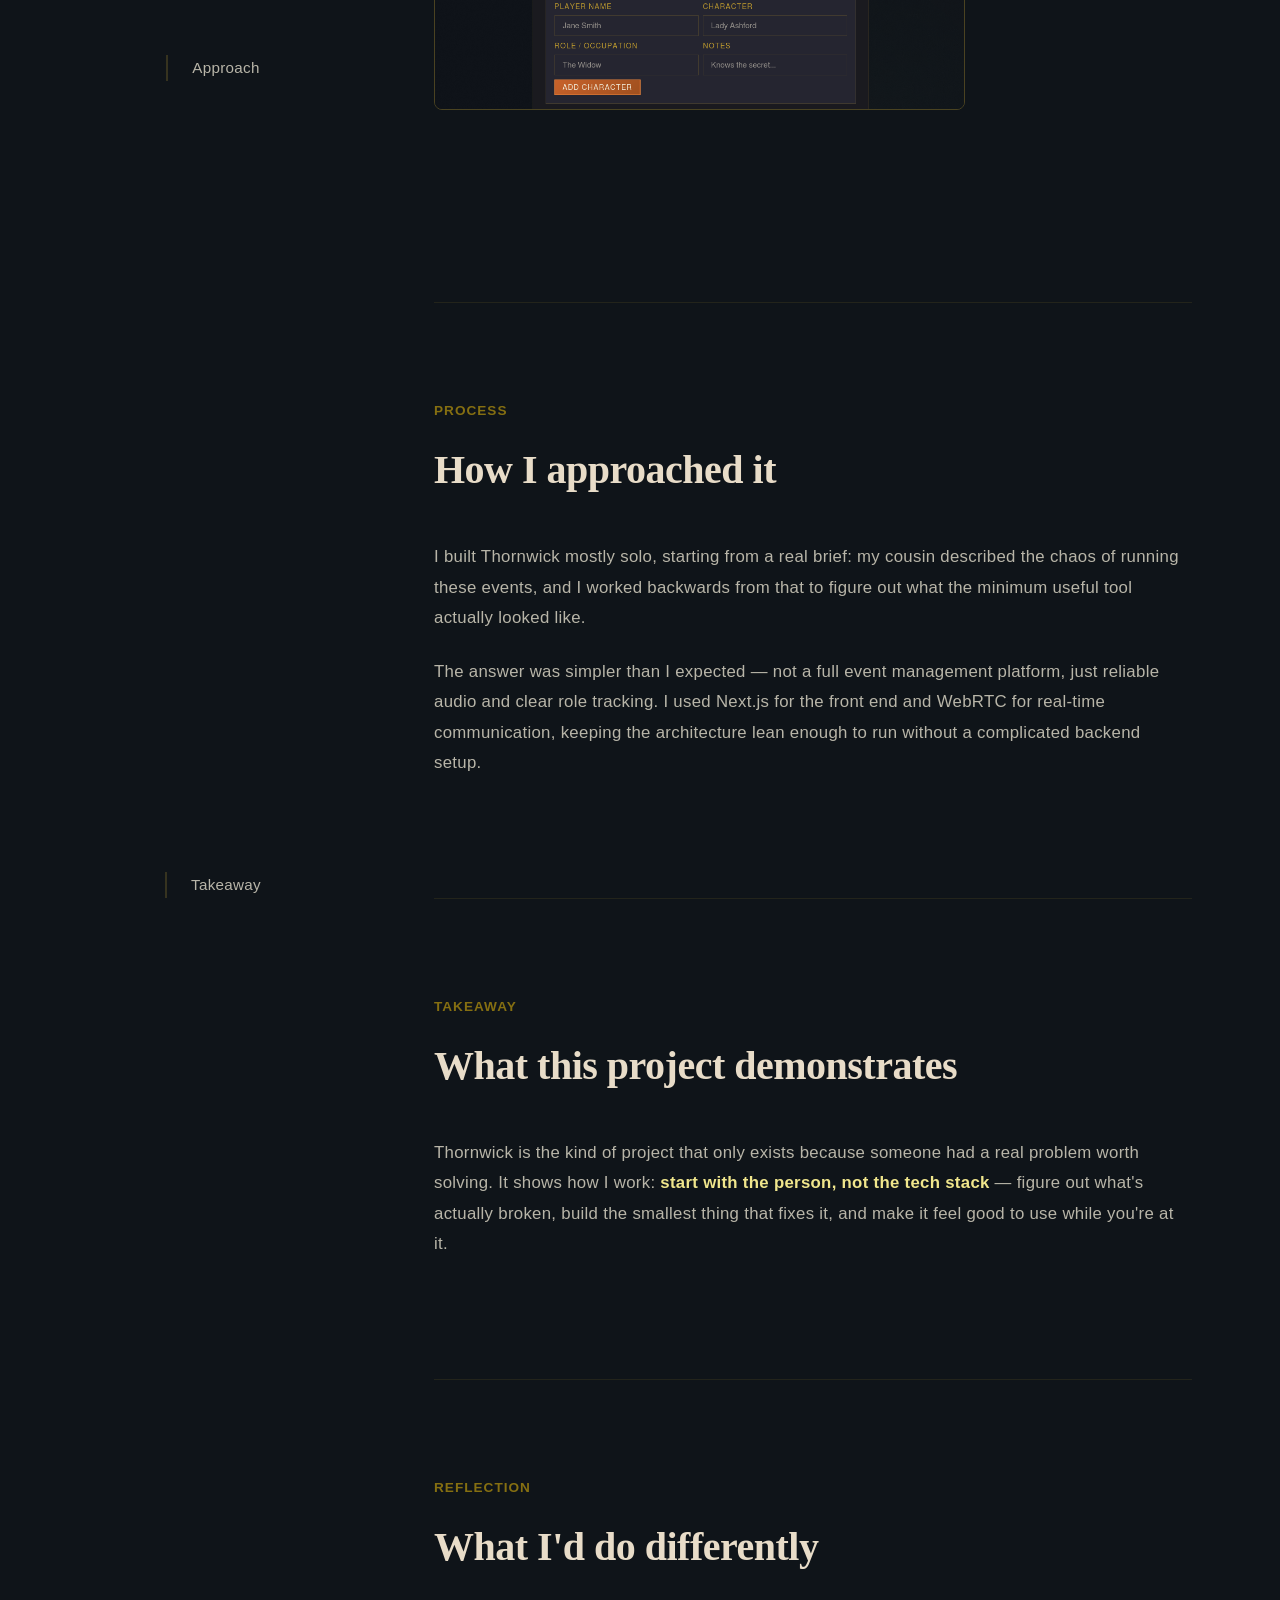
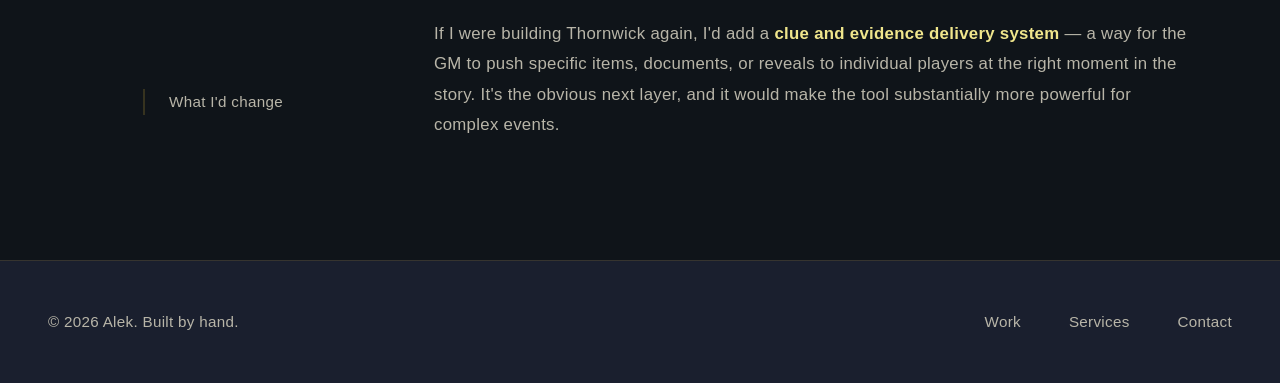
==== commit 5b07d57f: "added back buttons on case studies" ====
--- a/thornwick.html
+++ b/thornwick.html
@@ -21,7 +21,7 @@
   <!-- Case Study Hero -->
   <div class="case-hero">
     <div class="case-hero-inner">
-      <a href="index.html" class="case-back">← Back to work</a>
+      <a href="index.html#work" class="case-back">← Back to work</a>
       <span class="case-tag">Web App · Real-Time Audio · UX Design</span>
       <h1 class="case-title">Thorn<em>wick</em></h1>
       <div class="case-meta">
@@ -39,7 +39,7 @@
         </div>
         <div class="case-meta-item">
           <span class="case-meta-label">Built for</span>
-          <span class="case-meta-value">Murder mystery GMs</span>
+          <span class="case-meta-value">Murder mystery GameMasters</span>
         </div>
       </div>
     </div>
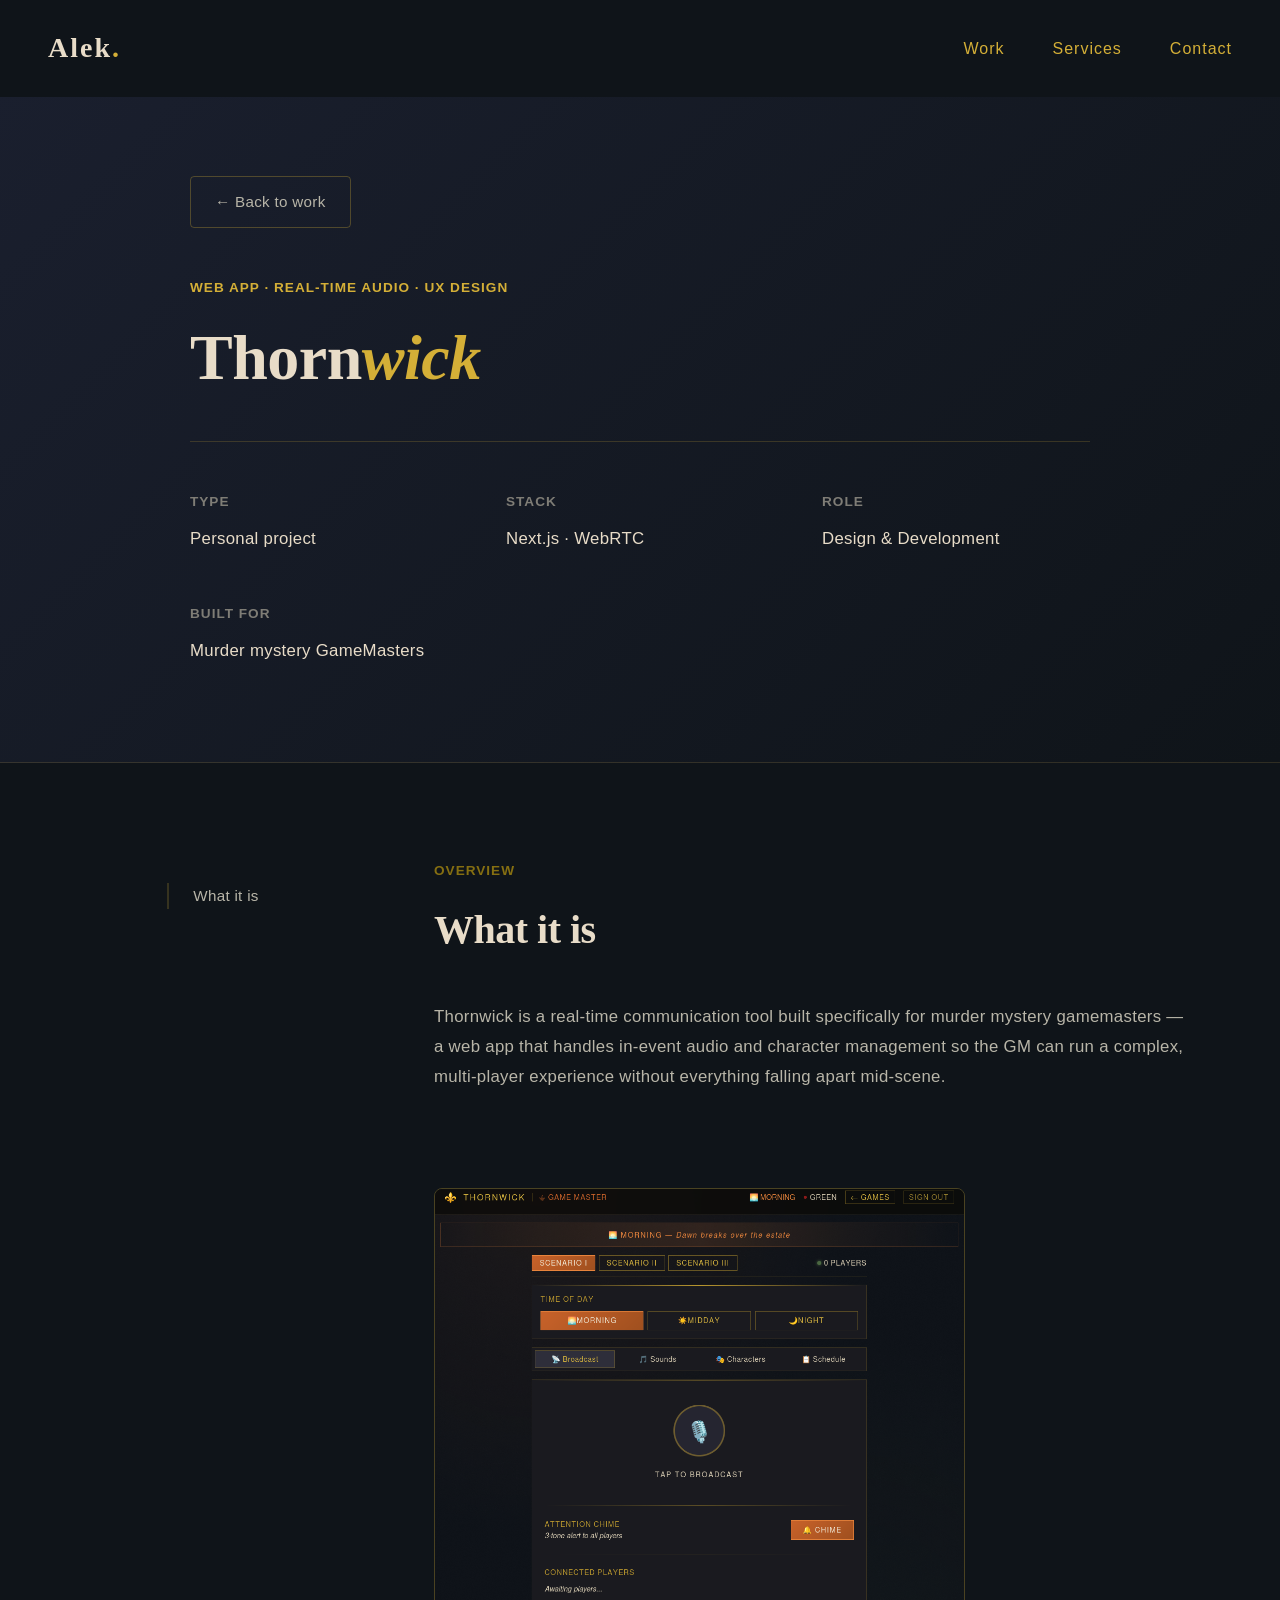
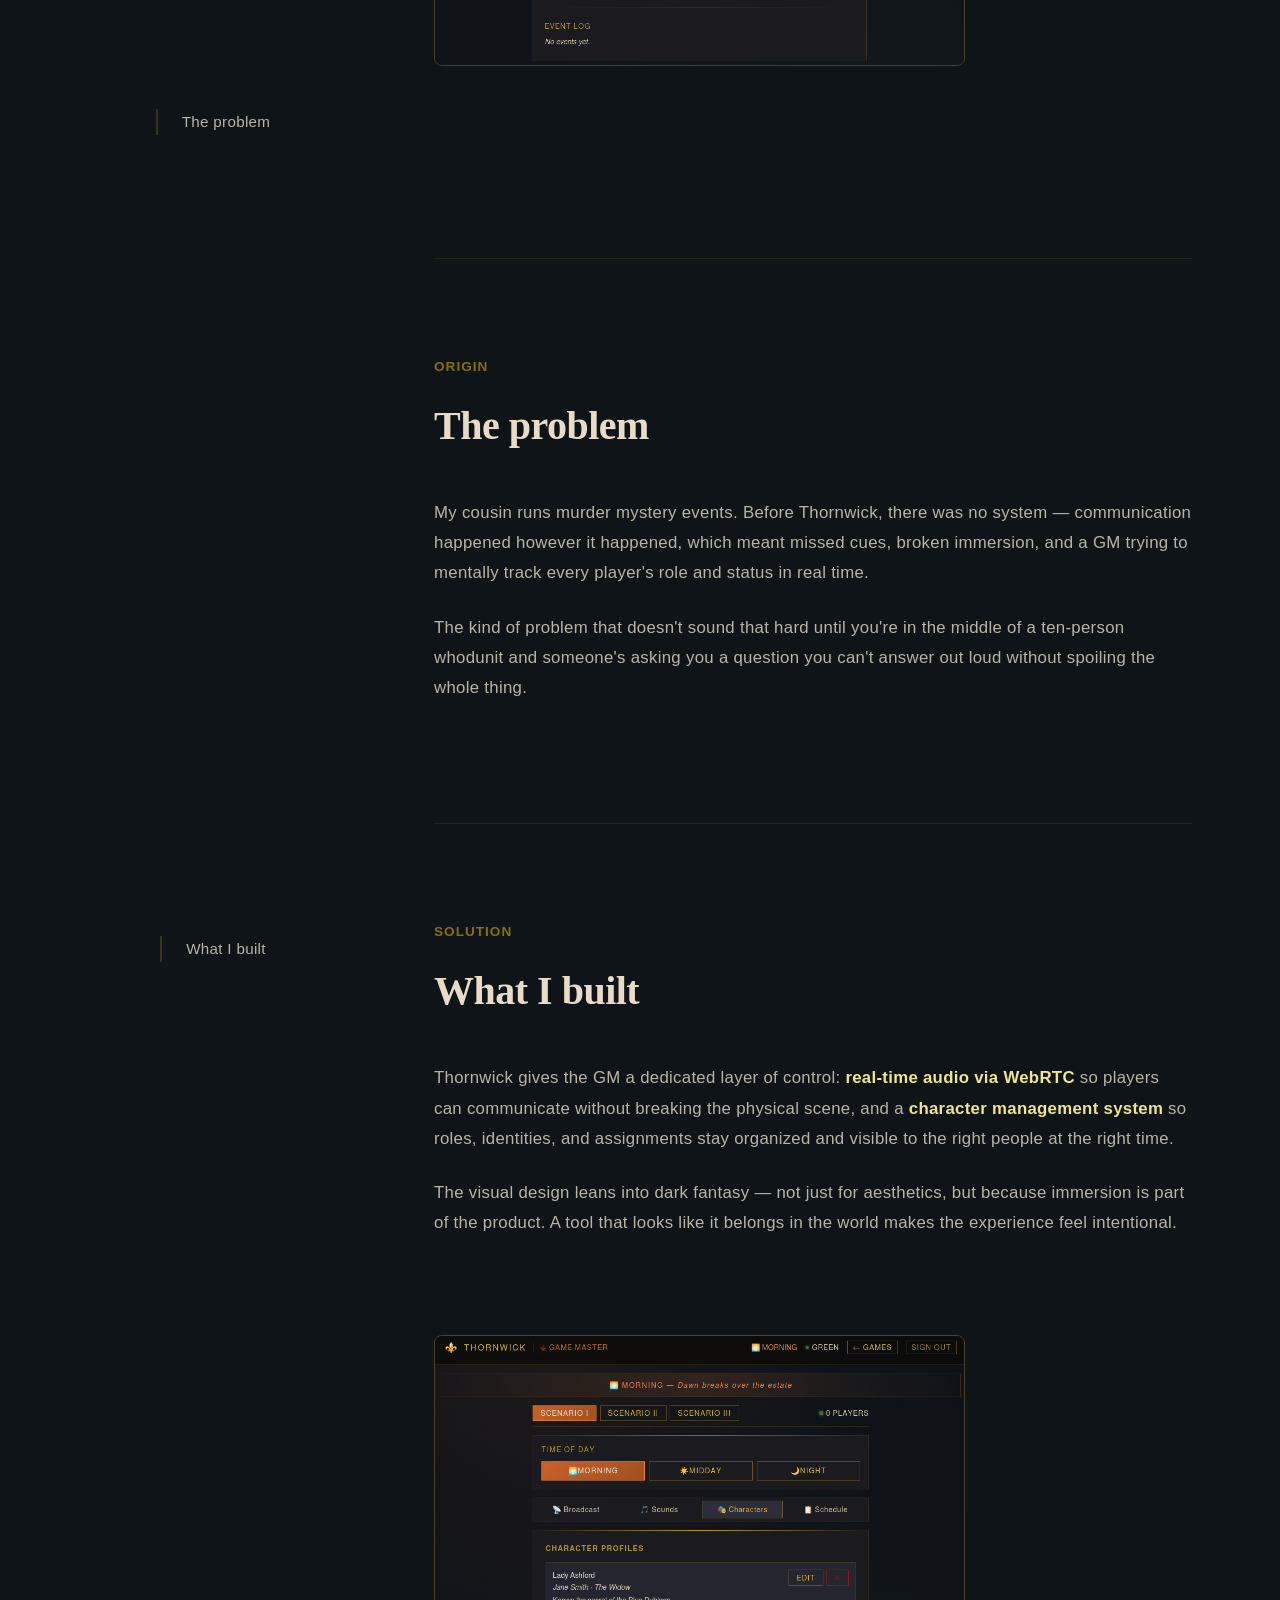
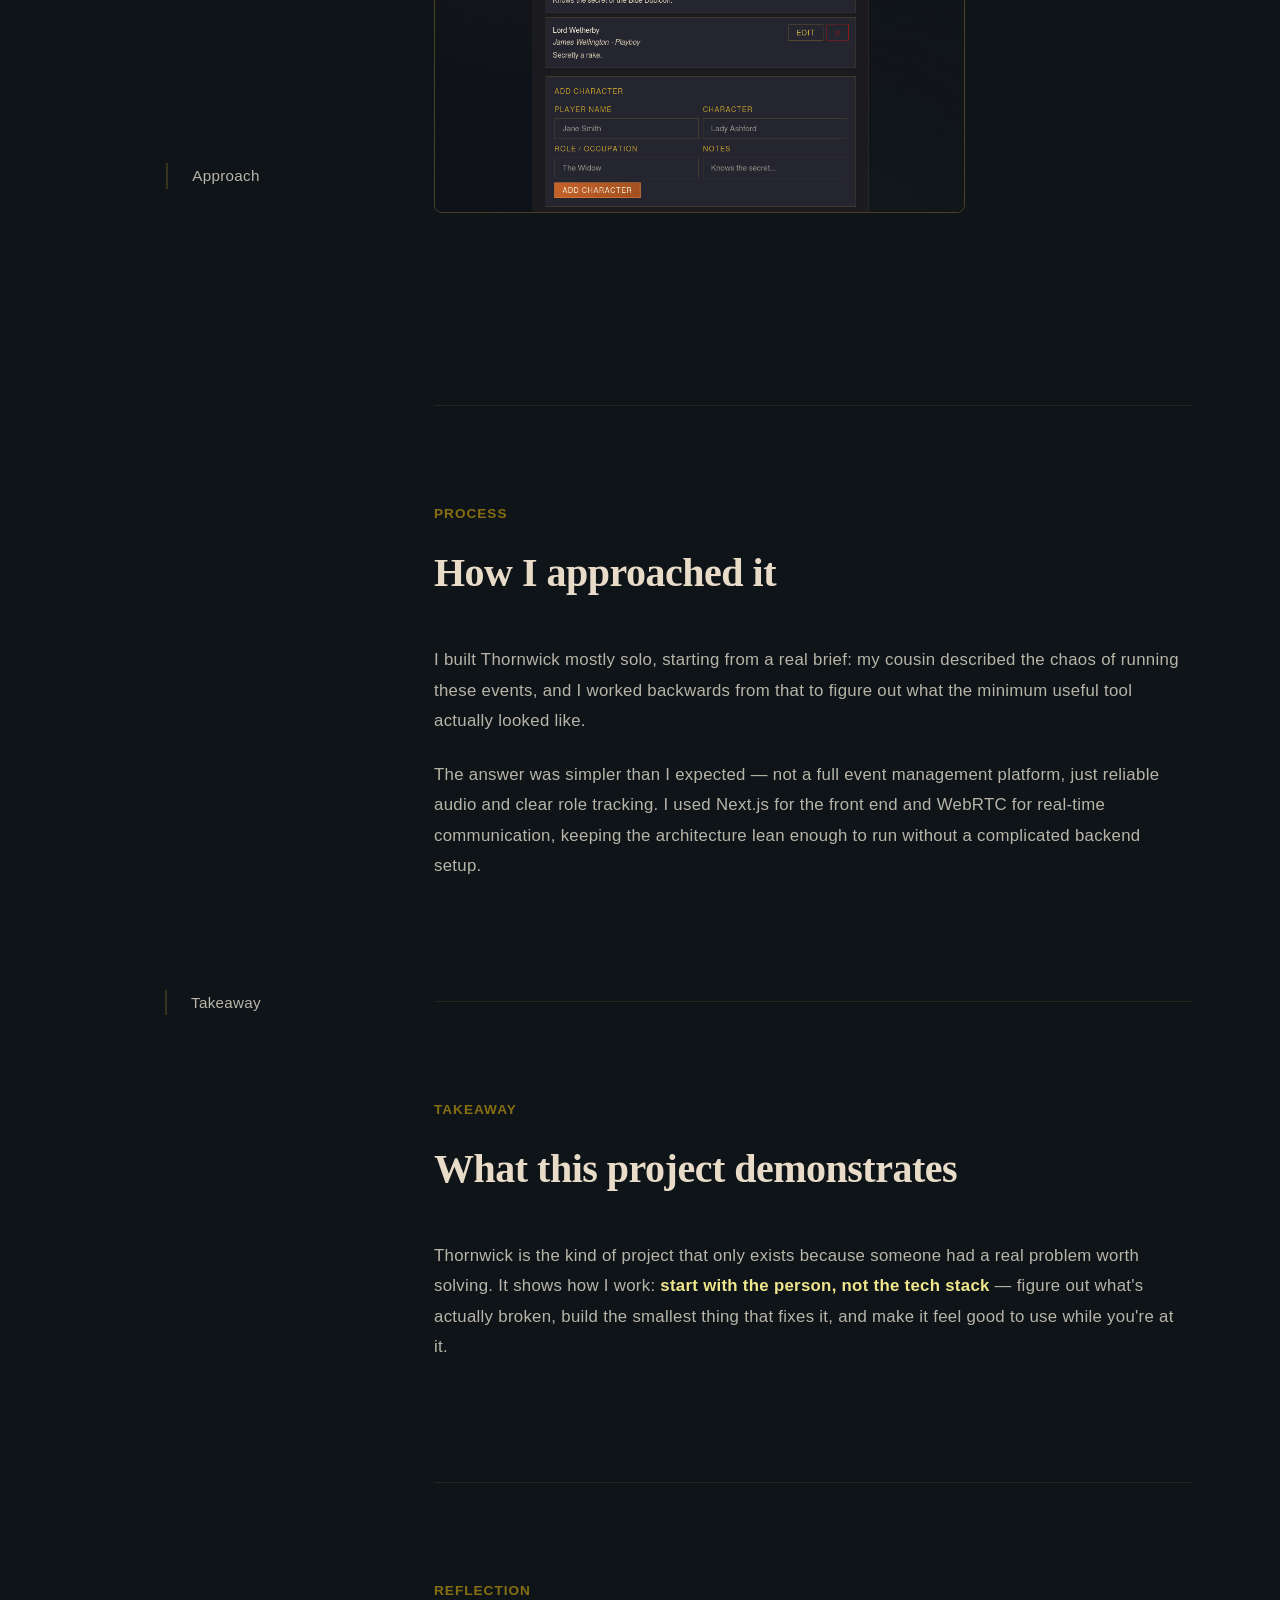
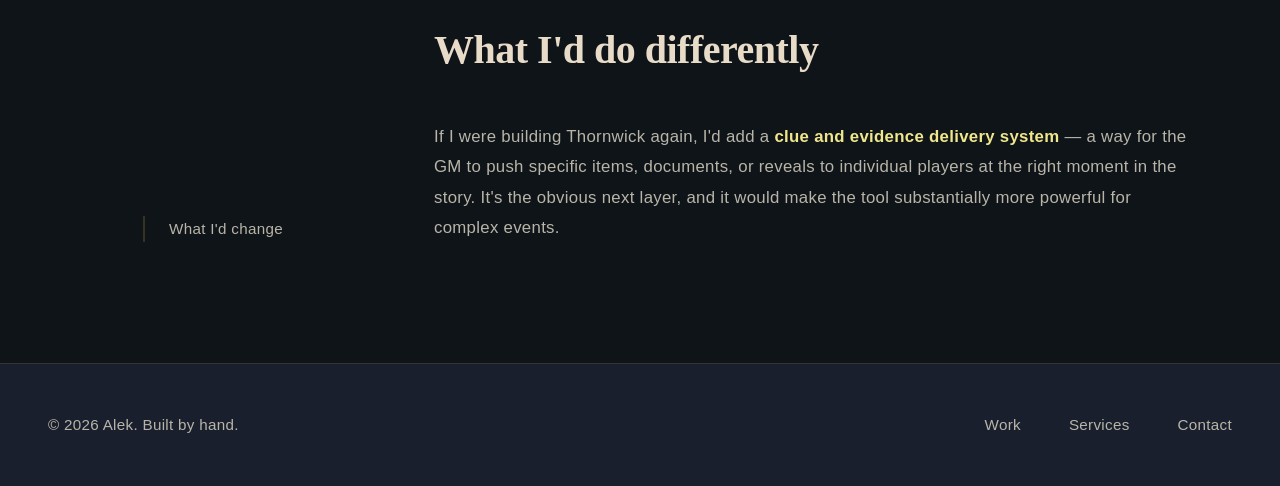
==== commit 79353ef1: "added hamburger menu for mobile" ====
--- a/thornwick.html
+++ b/thornwick.html
@@ -11,11 +11,16 @@
 
   <nav id="nav">
     <a href="index.html" class="nav-logo">Alek<span>.</span></a>
-    <ul class="nav-links">
+    <ul class="nav-links" id="nav-links">
       <li><a href="index.html#work">Work</a></li>
       <li><a href="index.html#services">Services</a></li>
       <li><a href="index.html#contact">Contact</a></li>
     </ul>
+    <button class="hamburger" id="hamburger" aria-label="Menu">
+      <span></span>
+      <span></span>
+      <span></span>
+    </button>
   </nav>
 
   <!-- Case Study Hero -->
@@ -113,6 +118,20 @@
   </footer>
 
   <script>
+    const hamburger = document.getElementById('hamburger');
+    const navLinks = document.getElementById('nav-links');
+    hamburger.addEventListener('click', () => {
+      hamburger.classList.toggle('active');
+      navLinks.classList.toggle('active');
+    });
+
+    navLinks.querySelectorAll('a').forEach(link => {
+      link.addEventListener('click', () => {
+        hamburger.classList.remove('active');
+        navLinks.classList.remove('active');
+      });
+    });
+
     const nav = document.getElementById('nav');
     window.addEventListener('scroll', () => {
       nav.classList.toggle('scrolled', window.scrollY > 60);
--- a/style.css
+++ b/style.css
@@ -112,20 +112,16 @@
   left: 0;
   right: 0;
   z-index: 1000;
-  padding: var(--spacing-lg) var(--spacing-lg);
+  padding: var(--spacing-md) var(--spacing-lg);
   display: flex;
   justify-content: space-between;
   align-items: center;
-  background: transparent;
-  transition: all 0.4s ease;
+  background: rgba(15, 20, 25, 1);
   border-bottom: 1px solid transparent;
 }
 
 nav.scrolled {
-  background: rgba(15, 20, 25, 0.95);
-  backdrop-filter: blur(10px);
   border-bottom: 1px solid rgba(212, 175, 55, 0.2);
-  padding: var(--spacing-md) var(--spacing-lg);
 }
 
 .nav-logo {
@@ -174,6 +170,37 @@
 
 .nav-links a:hover::after {
   width: 100%;
+}
+
+/* ===== HAMBURGER MENU ===== */
+.hamburger {
+  display: none;
+  flex-direction: column;
+  gap: 6px;
+  background: none;
+  border: none;
+  cursor: pointer;
+  padding: 0;
+}
+
+.hamburger span {
+  width: 24px;
+  height: 2px;
+  background: var(--text-primary);
+  transition: all 0.3s ease;
+  border-radius: 2px;
+}
+
+.hamburger.active span:nth-child(1) {
+  transform: rotate(45deg) translate(8px, 8px);
+}
+
+.hamburger.active span:nth-child(2) {
+  opacity: 0;
+}
+
+.hamburger.active span:nth-child(3) {
+  transform: rotate(-45deg) translate(7px, -7px);
 }
 
 /* ===== HERO SECTION ===== */
@@ -635,6 +662,9 @@
   padding: var(--spacing-xl) var(--spacing-lg);
   background: linear-gradient(135deg, var(--bg-secondary) 0%, var(--bg-primary) 100%);
   border-bottom: 1px solid rgba(212, 175, 55, 0.15);
+  position: relative;
+  z-index: 1;
+  margin-top: 80px;
 }
 
 .case-hero-inner {
@@ -645,14 +675,20 @@
 .case-back {
   display: inline-block;
   margin-bottom: var(--spacing-lg);
+  padding: var(--spacing-sm) var(--spacing-md);
   font-size: 0.95rem;
   color: var(--text-secondary);
   transition: all 0.3s ease;
+  cursor: pointer;
+  border: 1px solid rgba(212, 175, 55, 0.3);
+  border-radius: 4px;
 }
 
 .case-back:hover {
   color: var(--accent-gold);
   transform: translateX(-4px);
+  text-decoration: underline;
+  text-underline-offset: 4px;
 }
 
 .case-tag {
@@ -820,6 +856,41 @@
     font-size: 3.5rem;
   }
 
+  nav {
+    padding: var(--spacing-md);
+    flex-direction: row;
+  }
+
+  nav.scrolled {
+    padding: var(--spacing-md);
+  }
+
+  .nav-logo {
+    flex: 1;
+  }
+
+  .nav-links {
+    display: none;
+    position: absolute;
+    top: 100%;
+    left: 0;
+    right: 0;
+    flex-direction: column;
+    background: rgba(15, 20, 25, 0.98);
+    padding: var(--spacing-lg);
+    gap: var(--spacing-md);
+    border-top: 1px solid rgba(212, 175, 55, 0.2);
+    z-index: 999;
+  }
+
+  .nav-links.active {
+    display: flex;
+  }
+
+  .hamburger {
+    display: flex;
+  }
+
   .section-header {
     flex-direction: column;
     align-items: flex-start;
@@ -840,20 +911,6 @@
 
   .contact-grid {
     grid-template-columns: 1fr;
-  }
-
-  nav {
-    padding: var(--spacing-md);
-    flex-direction: column;
-    gap: var(--spacing-md);
-  }
-
-  nav.scrolled {
-    padding: var(--spacing-sm);
-  }
-
-  .nav-links {
-    gap: var(--spacing-md);
   }
 
   footer {
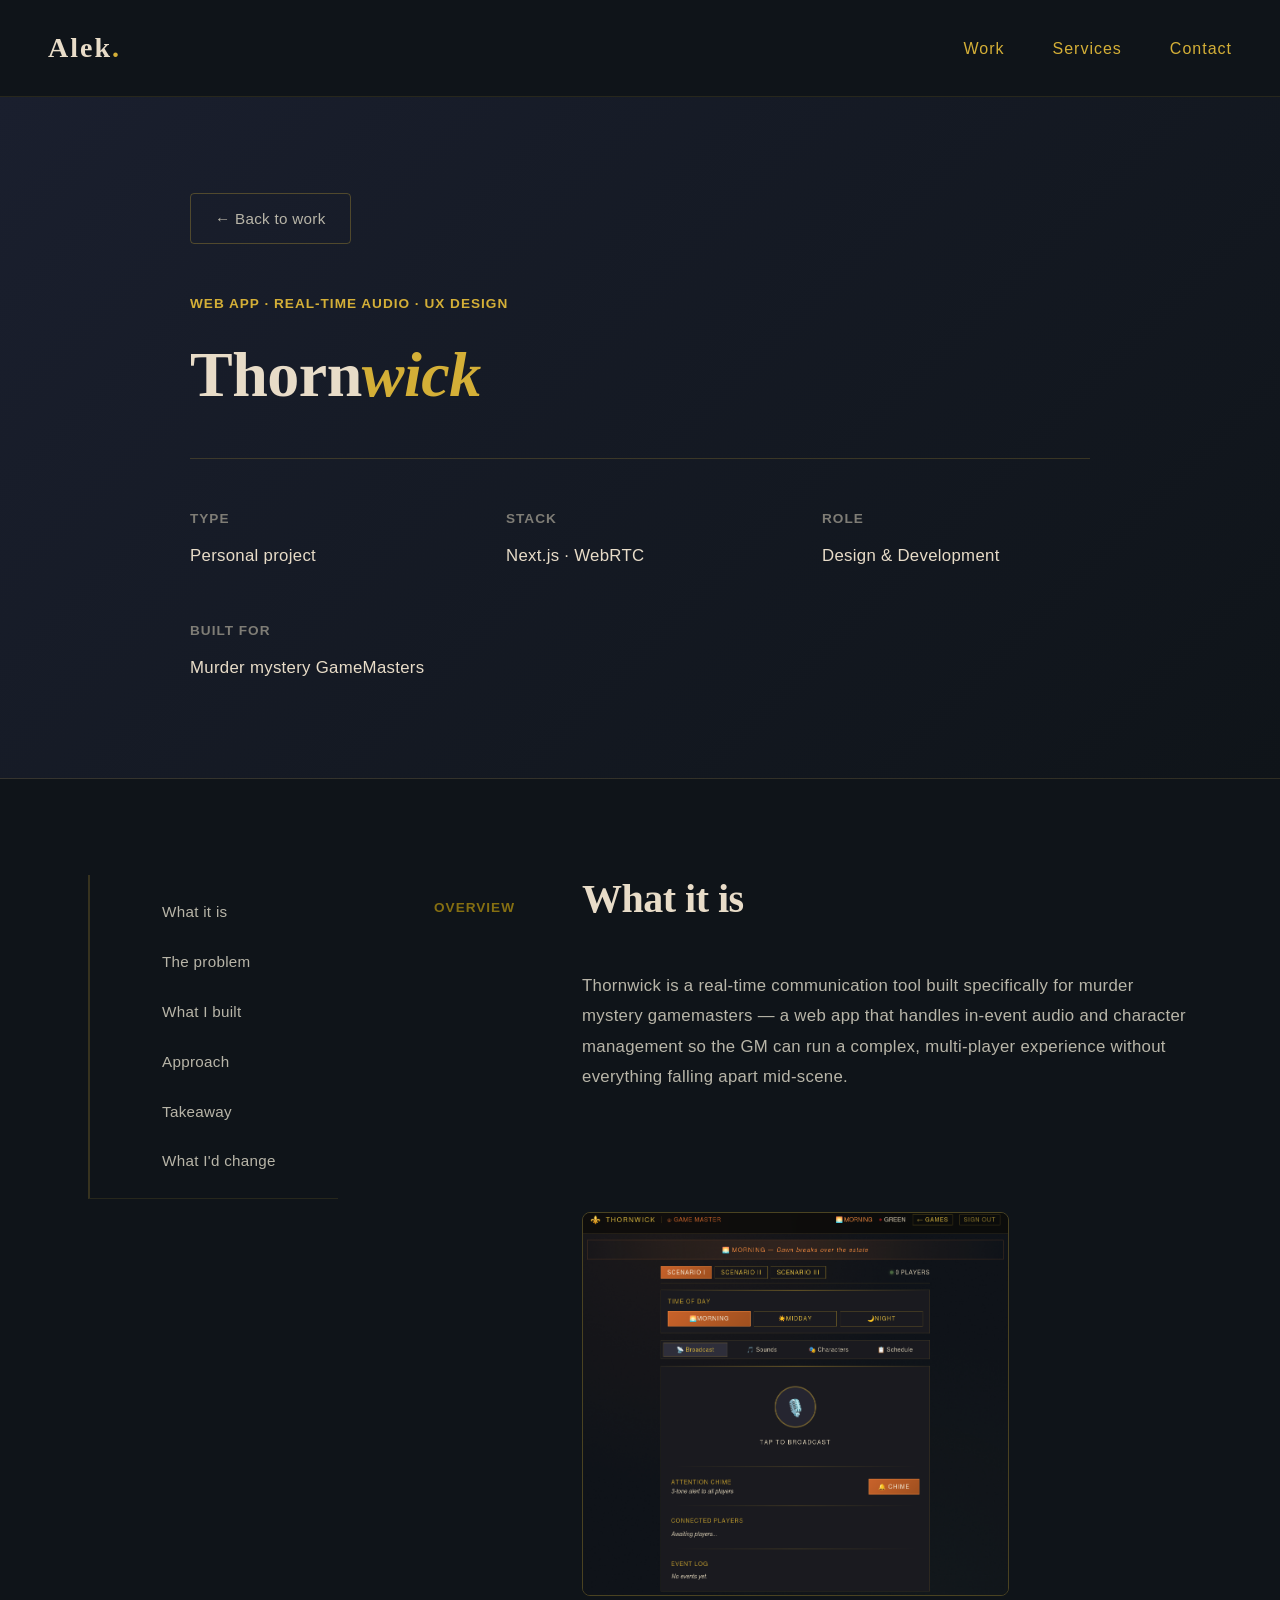
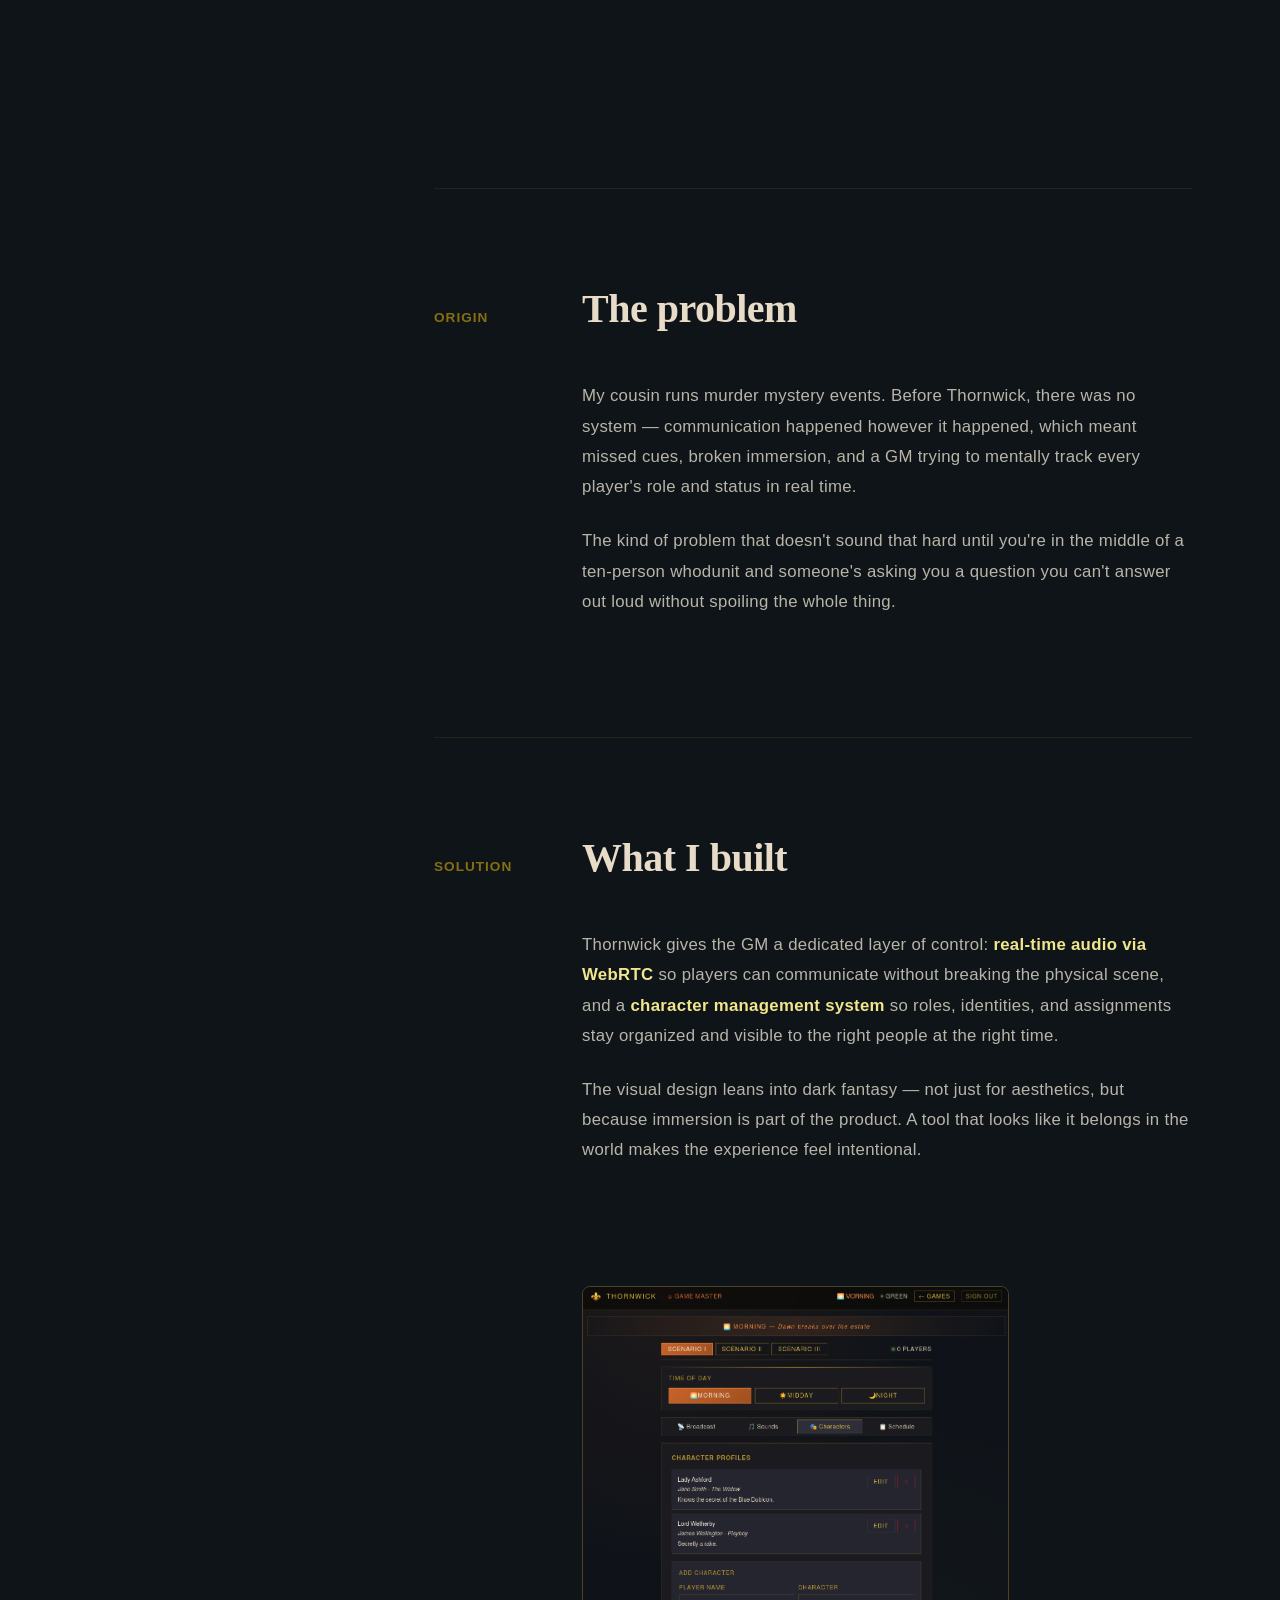
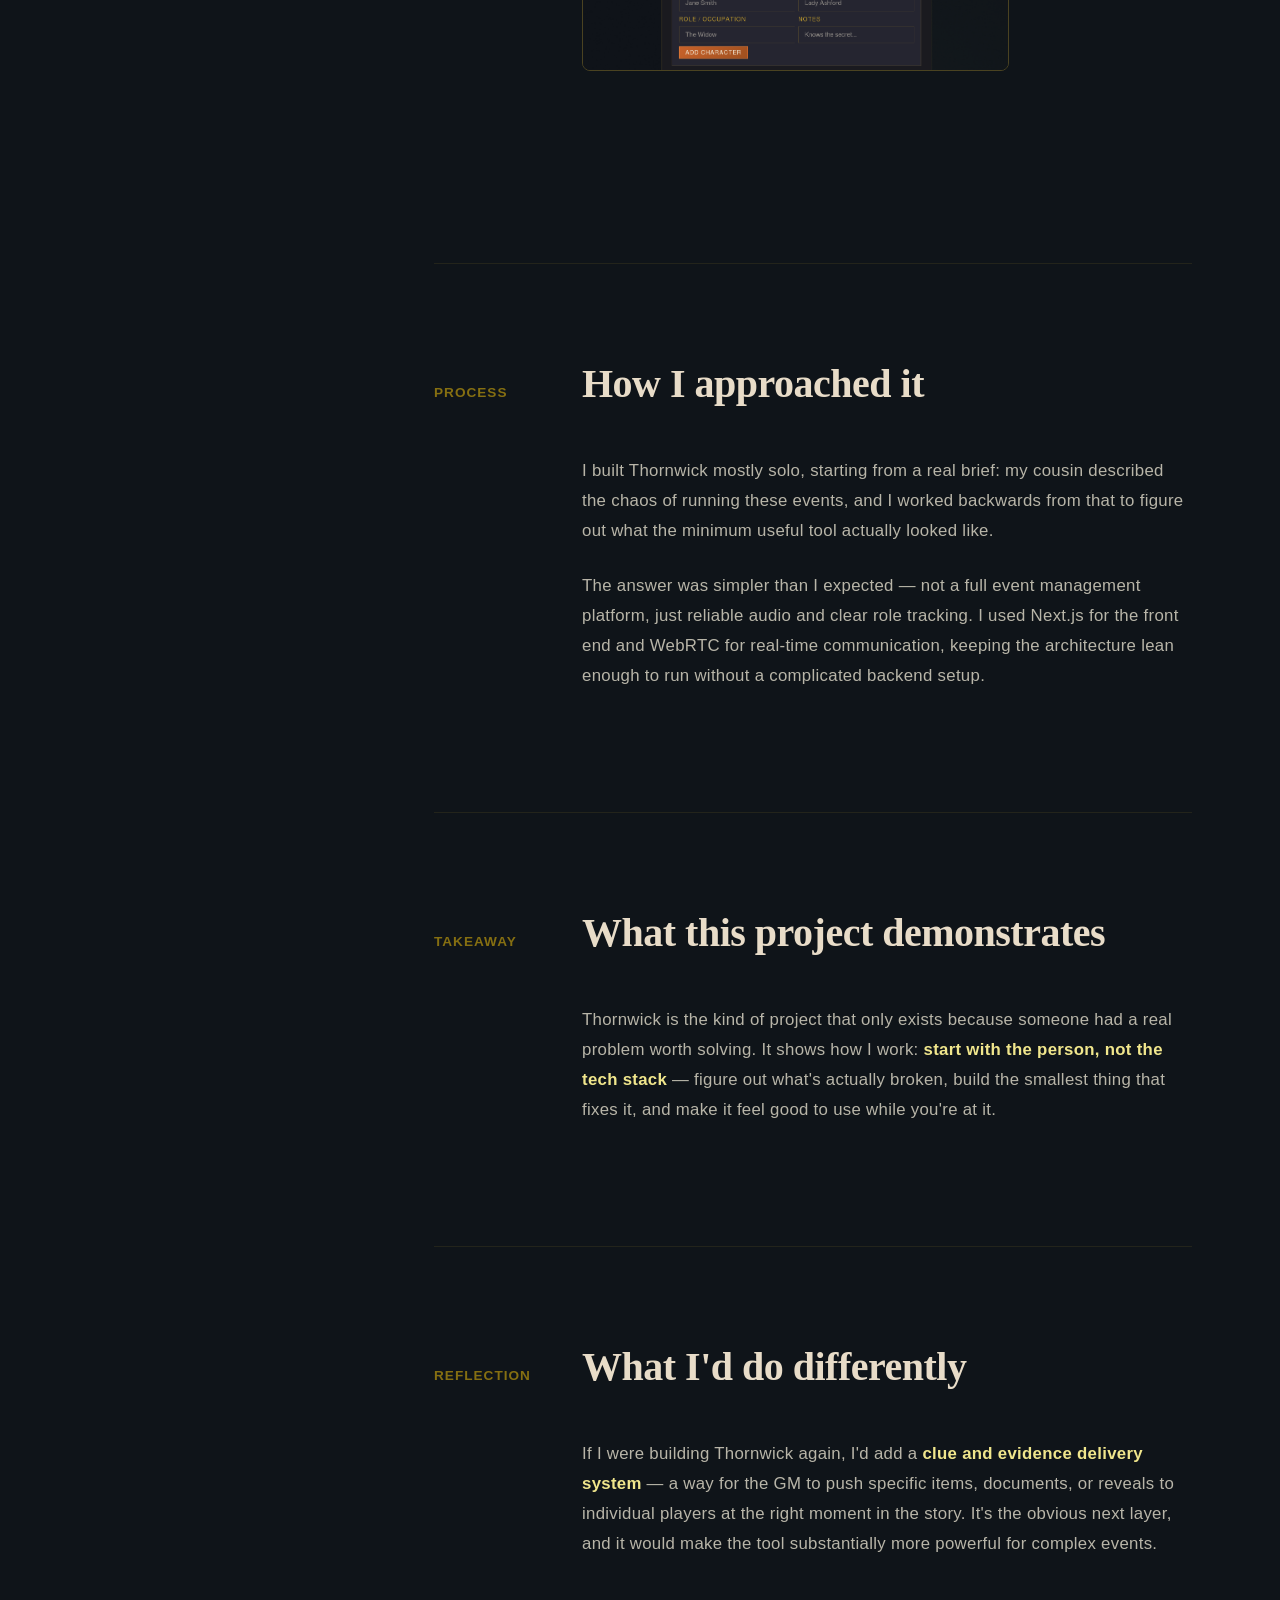
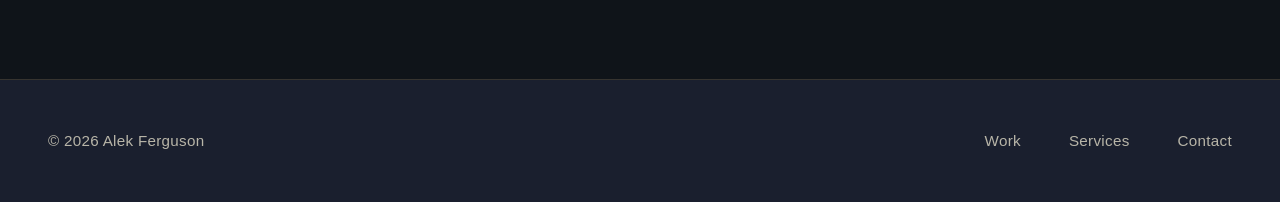
==== commit 0da3fd95: "standardized footer" ====
--- a/thornwick.html
+++ b/thornwick.html
@@ -109,7 +109,7 @@
 
   <!-- Footer -->
   <footer>
-    <p class="footer-copy">© 2026 Alek. Built by hand.</p>
+    <p class="footer-copy">© 2026 Alek Ferguson</p>
     <div class="footer-links">
       <a href="index.html#work">Work</a>
       <a href="index.html#services">Services</a>
--- a/style.css
+++ b/style.css
@@ -107,21 +107,20 @@
 
 /* ===== NAVIGATION ===== */
 nav {
-  position: fixed;
+  position: sticky;
   top: 0;
-  left: 0;
-  right: 0;
+  width: 100%;
   z-index: 1000;
   padding: var(--spacing-md) var(--spacing-lg);
   display: flex;
   justify-content: space-between;
   align-items: center;
   background: rgba(15, 20, 25, 1);
-  border-bottom: 1px solid transparent;
+  border-bottom: 1px solid rgba(212, 175, 55, 0.12);
 }
 
 nav.scrolled {
-  border-bottom: 1px solid rgba(212, 175, 55, 0.2);
+  border-bottom: 1px solid rgba(212, 175, 55, 0.25);
 }
 
 .nav-logo {
@@ -211,7 +210,7 @@
   flex-direction: column;
   justify-content: center;
   align-items: center;
-  padding: var(--spacing-xl) var(--spacing-lg);
+  padding: 160px var(--spacing-lg) 180px var(--spacing-lg);
   text-align: center;
   background: linear-gradient(135deg, var(--bg-primary) 0%, var(--bg-secondary) 100%);
   overflow: hidden;
@@ -221,21 +220,10 @@
   position: absolute;
   inset: 0;
   opacity: 0.1;
-}
-
-.hero-grid-line {
-  position: absolute;
-  background: var(--accent-gold);
-}
-
-.hero-grid-line.v {
-  width: 1px;
-  height: 100%;
-}
-
-.hero-grid-line.h {
-  width: 100%;
-  height: 1px;
+  background-image:
+    linear-gradient(var(--accent-gold) 1px, transparent 1px),
+    linear-gradient(90deg, var(--accent-gold) 1px, transparent 1px);
+  background-size: 60px 60px;
 }
 
 .hero-inner {
@@ -306,6 +294,10 @@
 }
 
 /* ===== SECTIONS ===== */
+section, #work, #services, #contact, .case-section {
+  scroll-margin-top: 110px;
+}
+
 section {
   padding: var(--spacing-xl) var(--spacing-lg);
   max-width: 1400px;
@@ -664,7 +656,7 @@
   border-bottom: 1px solid rgba(212, 175, 55, 0.15);
   position: relative;
   z-index: 1;
-  margin-top: 80px;
+  margin-top: 0;
 }
 
 .case-hero-inner {
@@ -748,29 +740,46 @@
 .case-nav {
   display: flex;
   flex-direction: column;
+  align-items: flex-start;
   gap: var(--spacing-md);
   position: sticky;
-  top: 120px;
+  top: 150px;
+  align-self: start;
+  border-left: 2px solid rgba(212, 175, 55, 0.2);
 }
 
 .case-nav-item {
   font-size: 0.95rem;
   color: var(--text-secondary);
   padding-left: var(--spacing-md);
-  border-left: 2px solid rgba(212, 175, 55, 0.2);
-  transition: all 0.3s ease;
+  text-align: left;
+  transition: color 0.3s ease, padding-left 0.3s ease;
   position: relative;
 }
 
+.case-nav-item::before {
+  content: '';
+  position: absolute;
+  left: -2px;
+  top: 0;
+  bottom: 0;
+  width: 2px;
+  background: transparent;
+  transition: background 0.3s ease;
+}
+
 .case-nav-item:hover {
   color: var(--accent-gold);
-  border-left-color: var(--accent-gold);
   padding-left: var(--spacing-lg);
 }
 
+.case-nav-item:hover::before,
+.case-nav-item.active::before {
+  background: var(--accent-gold);
+}
+
 .case-nav-item.active {
   color: var(--accent-gold);
-  border-left-color: var(--accent-gold);
   padding-left: var(--spacing-lg);
   font-weight: 600;
 }
@@ -781,6 +790,10 @@
 }
 
 .case-section {
+  display: grid;
+  grid-template-columns: 100px 1fr;
+  column-gap: var(--spacing-lg);
+  align-items: baseline;
   margin-bottom: var(--spacing-xl);
   padding-bottom: var(--spacing-xl);
   border-bottom: 1px solid rgba(212, 175, 55, 0.1);
@@ -798,14 +811,21 @@
   color: var(--accent-dark);
   letter-spacing: 1px;
   text-transform: uppercase;
-  margin-bottom: var(--spacing-md);
   font-weight: 600;
   opacity: 0.7;
+  grid-column: 1;
+  grid-row: 1;
+  margin-bottom: 0;
+}
+
+.case-section > *:not(.case-section-label) {
+  grid-column: 2;
 }
 
 .case-section h2 {
   font-size: 2.5rem;
   margin-bottom: var(--spacing-lg);
+  grid-row: 1;
 }
 
 .case-section p {
@@ -838,6 +858,10 @@
 
 /* ===== RESPONSIVE DESIGN ===== */
 @media (max-width: 768px) {
+  .hero-grid {
+    background-size: 120px 120px;
+  }
+
   :root {
     --font-base: 16px;
     --spacing-lg: 32px;
@@ -854,6 +878,10 @@
 
   .hero-name {
     font-size: 3.5rem;
+  }
+
+  #hero {
+    padding-bottom: 120px;
   }
 
   nav {
@@ -946,6 +974,23 @@
   .case-section h2 {
     font-size: 2rem;
   }
+
+  .case-section {
+    grid-template-columns: 1fr;
+  }
+
+  .case-section-label {
+    grid-row: auto;
+    margin-bottom: var(--spacing-md);
+  }
+
+  .case-section h2 {
+    grid-row: auto;
+  }
+
+  .case-section > *:not(.case-section-label) {
+    grid-column: 1;
+  }
 }
 
 @media (max-width: 480px) {
